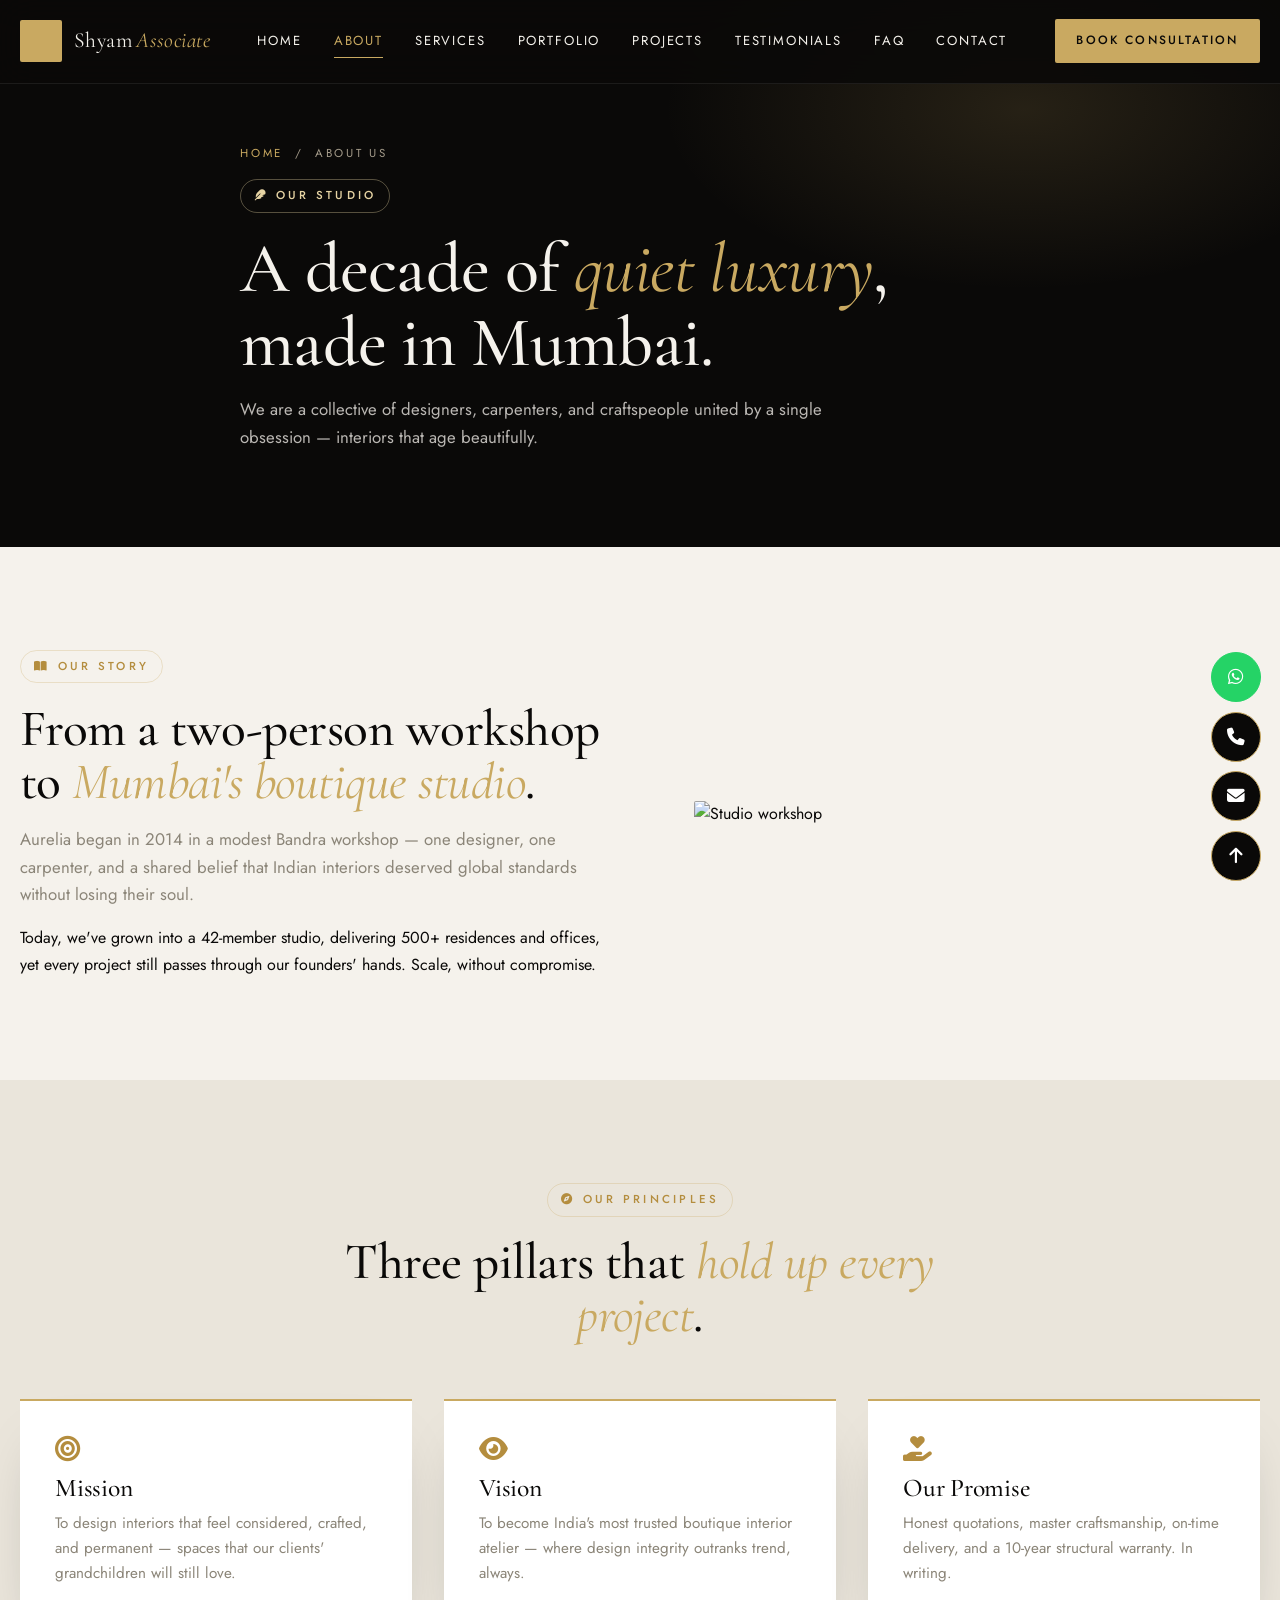
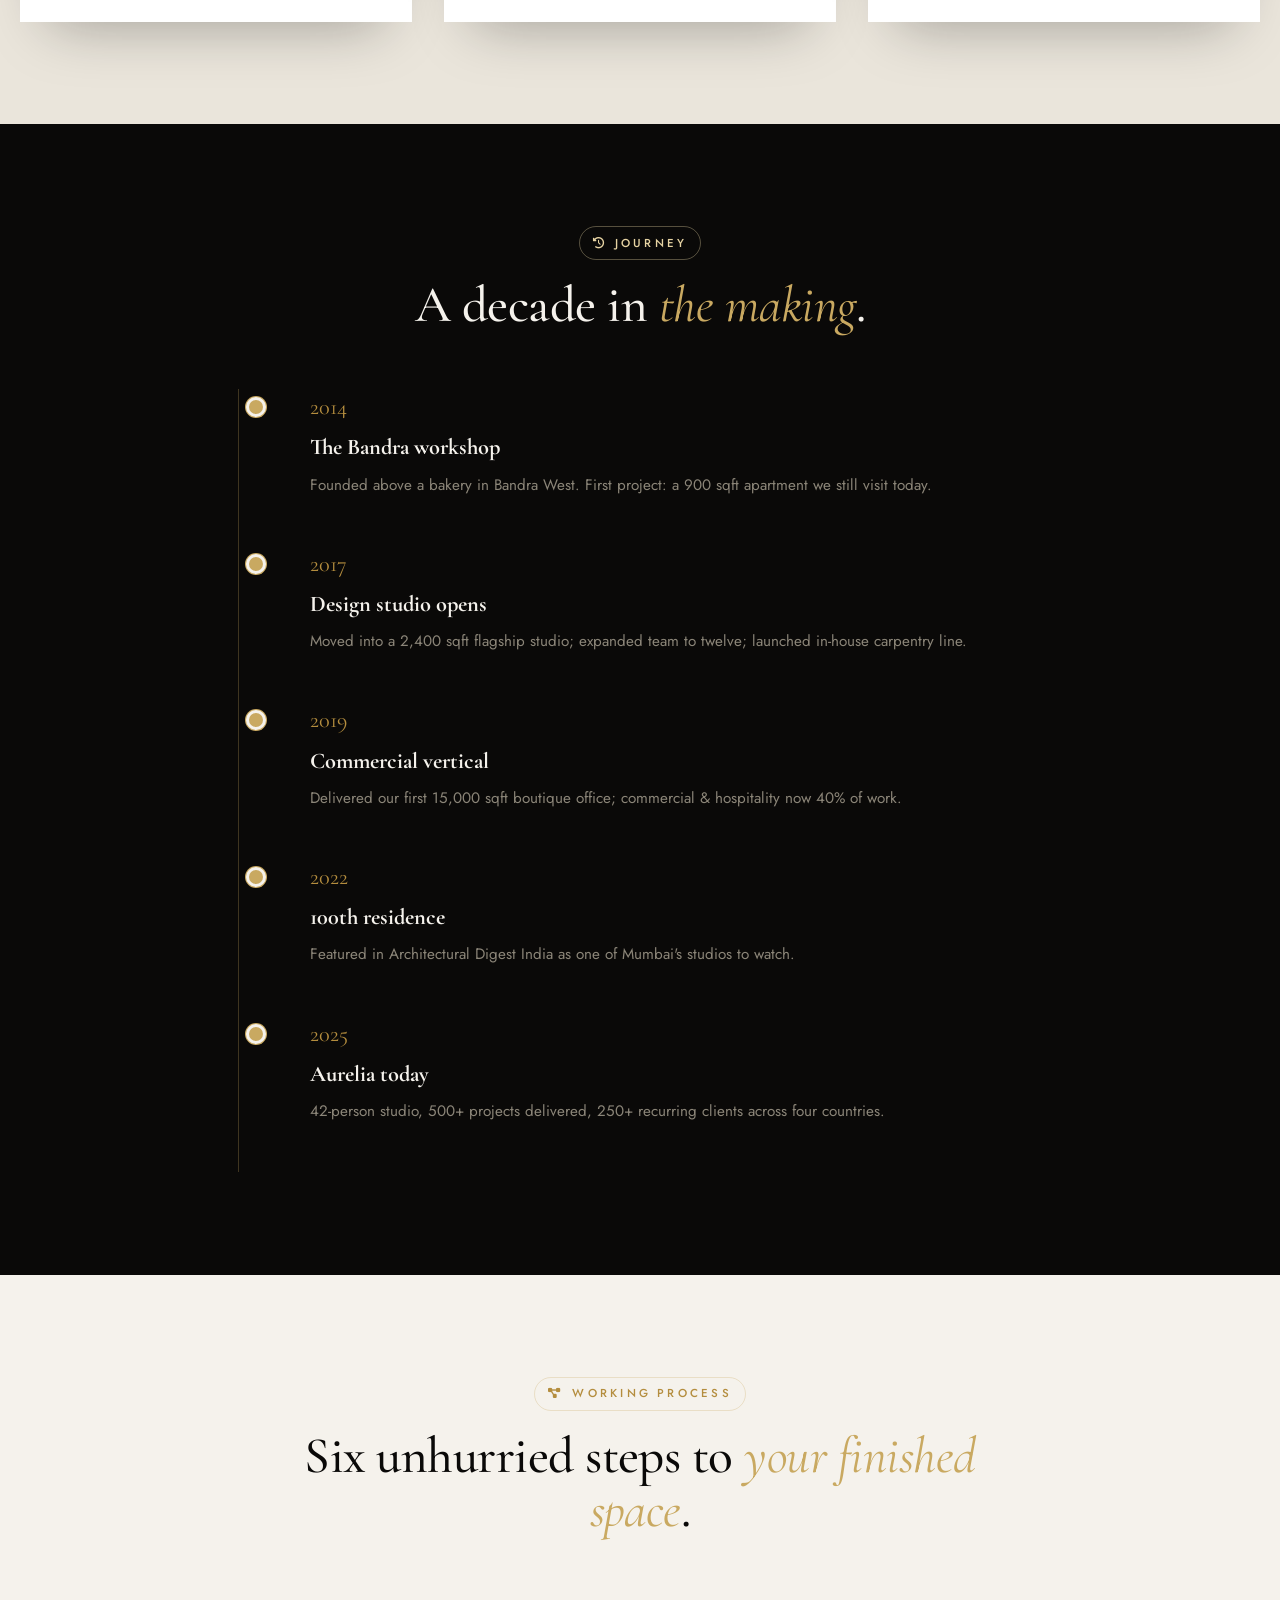
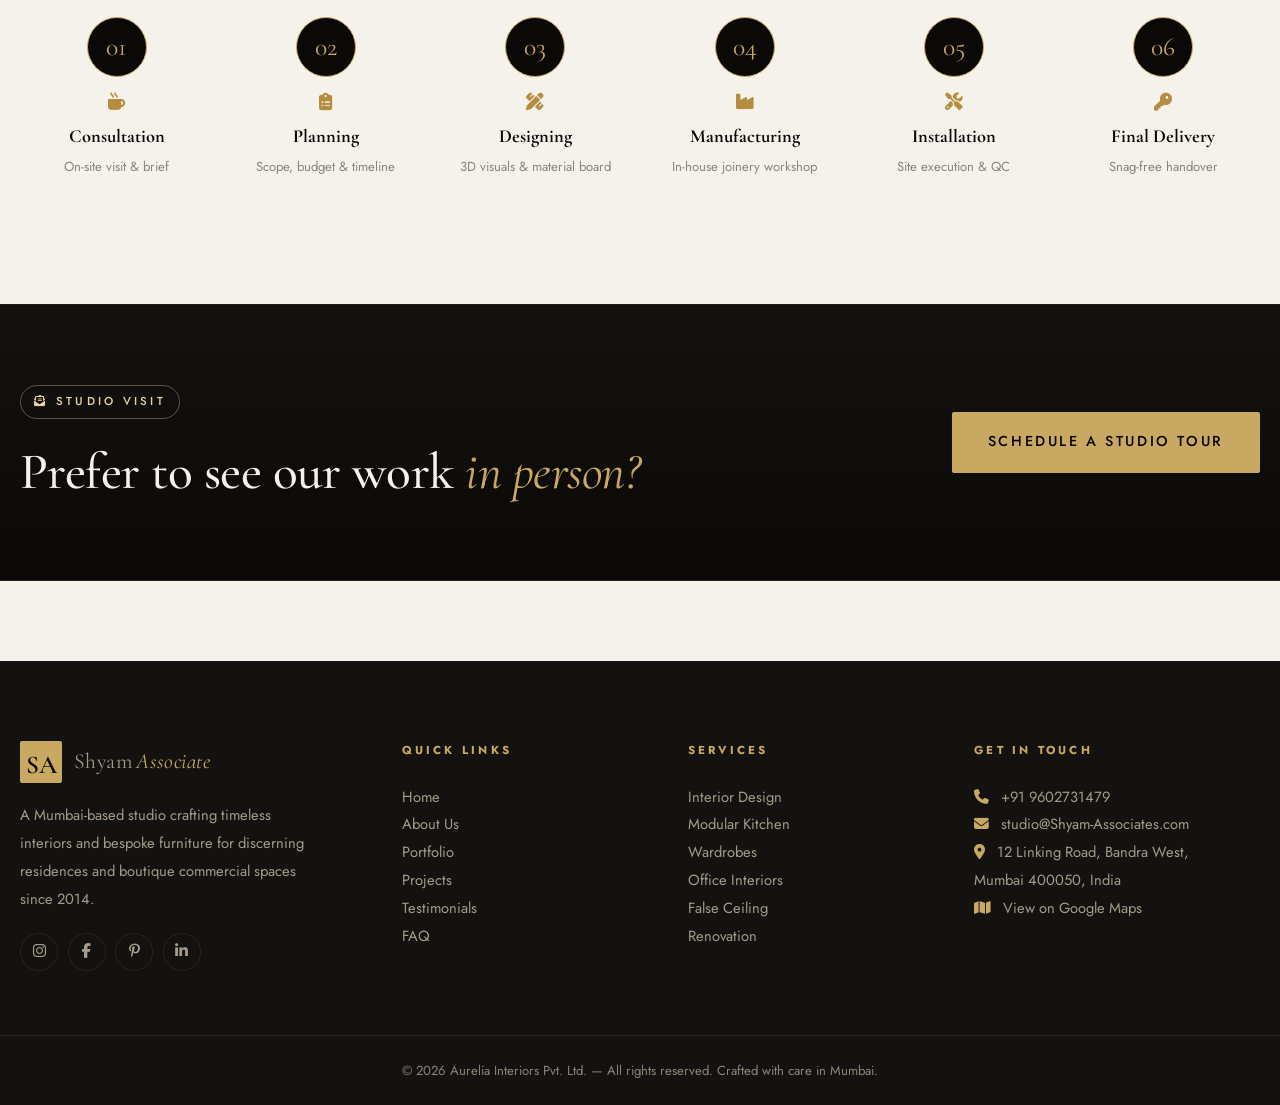
==== about.html @ 4d5082a0 "Update about.html" ====
<!DOCTYPE html>
<html lang="en">
<head>
<meta charset="UTF-8" />
<meta name="viewport" content="width=device-width, initial-scale=1.0" />
<meta name="description" content="About Aurelia Interiors — a decade of luxury interior design and master carpentry in Mumbai." />
<title>About — Aurelia Interiors</title>
<link rel="preconnect" href="https://fonts.googleapis.com" />
<link rel="preconnect" href="https://fonts.gstatic.com" crossorigin />
<link href="https://fonts.googleapis.com/css2?family=Cormorant+Garamond:wght@300;400;500;600;700&family=Jost:wght@300;400;500;600&display=swap" rel="stylesheet" />
<link rel="stylesheet" href="https://cdnjs.cloudflare.com/ajax/libs/font-awesome/6.5.1/css/all.min.css" />
<link rel="stylesheet" href="styles.css" />
</head>
<body data-page="about">

<header class="nav" id="nav">
  <div class="nav__inner container">
    
    <!-- <a href="/" class="brand"><span class="brand__mark">A</span><span class="brand__name">Aurelia<em>Interiors</em></span></a> -->
     <a href="/" class="brand" data-testid="brand-link">
      <!-- <span class="brand__mark">SA</span> -->
      <span class="brand__mark"><img  src="logo.jpeg" alt=""></span>
      <span class="brand__name" style=" font-weight: 40px;" >Shyam<em>Associate</em></span>
    </a>
    <nav class="nav__links" id="navLinks">
      <a href="/">Home</a><a href="about.html" class="active">About</a><a href="services.html">Services</a>
      <a href="portfolio.html">Portfolio</a><a href="projects.html">Projects</a>
      <a href="testimonials.html">Testimonials</a><a href="faq.html">FAQ</a><a href="contact.html">Contact</a>
    </nav>
    <a href="contact.html" class="btn btn--gold nav__cta">Book Consultation</a>
    <button class="nav__toggle" id="navToggle" aria-label="Menu"><span></span><span></span><span></span></button>
  </div>
</header>

<section class="page-hero">
  <div class="container page-hero__inner">
    <p class="crumbs"><a href="/">Home</a> &nbsp;/&nbsp; About Us</p>
    <span class="eyebrow eyebrow--light"><i class="fa-solid fa-feather"></i> Our Studio</span>
    <h1 class="h1">A decade of <em>quiet luxury</em>, made in Mumbai.</h1>
    <p class="lead" style="color:rgba(245,242,236,.75); max-width:640px;">We are a collective of designers, carpenters, and craftspeople united by a single obsession — interiors that age beautifully.</p>
  </div>
</section>

<section class="section">
  <div class="container grid-2">
    <div>
      <span class="eyebrow"><i class="fa-solid fa-book-open"></i> Our Story</span>
      <h2 class="h2">From a two-person workshop to <em>Mumbai's boutique studio</em>.</h2>
      <p class="lead">Aurelia began in 2014 in a modest Bandra workshop — one designer, one carpenter, and a shared belief that Indian interiors deserved global standards without losing their soul.</p>
      <p>Today, we've grown into a 42-member studio, delivering 500+ residences and offices, yet every project still passes through our founders' hands. Scale, without compromise.</p>
    </div>
    <div><img src="https://images.unsplash.com/photo-1600607687644-c7171b42498f?auto=format&fit=crop&w=900&q=80" alt="Studio workshop" loading="lazy" style="border-radius:2px; box-shadow:0 30px 60px -30px rgba(0,0,0,.4);" /></div>
  </div>
</section>

<section class="section" style="background:var(--bone-2);">
  <div class="container">
    <div class="section__head section__head--center">
      <span class="eyebrow"><i class="fa-solid fa-compass"></i> Our Principles</span>
      <h2 class="h2">Three pillars that <em>hold up every project</em>.</h2>
    </div>
    <div class="pillar__grid">
      <div class="pillar"><i class="fa-solid fa-bullseye"></i><h3>Mission</h3><p>To design interiors that feel considered, crafted, and permanent — spaces that our clients' grandchildren will still love.</p></div>
      <div class="pillar"><i class="fa-solid fa-eye"></i><h3>Vision</h3><p>To become India's most trusted boutique interior atelier — where design integrity outranks trend, always.</p></div>
      <div class="pillar"><i class="fa-solid fa-hand-holding-heart"></i><h3>Our Promise</h3><p>Honest quotations, master craftsmanship, on-time delivery, and a 10-year structural warranty. In writing.</p></div>
    </div>
  </div>
</section>

<section class="section section--dark">
  <div class="container">
    <div class="section__head section__head--center">
      <span class="eyebrow eyebrow--light"><i class="fa-solid fa-clock-rotate-left"></i> Journey</span>
      <h2 class="h2 h2--light">A decade in <em>the making</em>.</h2>
    </div>
    <div class="timeline">
      <div class="tl-item"><span class="tl-year">2014</span><h4 style="color:var(--bone)">The Bandra workshop</h4><p>Founded above a bakery in Bandra West. First project: a 900 sqft apartment we still visit today.</p></div>
      <div class="tl-item"><span class="tl-year">2017</span><h4 style="color:var(--bone)">Design studio opens</h4><p>Moved into a 2,400 sqft flagship studio; expanded team to twelve; launched in-house carpentry line.</p></div>
      <div class="tl-item"><span class="tl-year">2019</span><h4 style="color:var(--bone)">Commercial vertical</h4><p>Delivered our first 15,000 sqft boutique office; commercial &amp; hospitality now 40% of work.</p></div>
      <div class="tl-item"><span class="tl-year">2022</span><h4 style="color:var(--bone)">100th residence</h4><p>Featured in Architectural Digest India as one of Mumbai's studios to watch.</p></div>
      <div class="tl-item"><span class="tl-year">2025</span><h4 style="color:var(--bone)">Aurelia today</h4><p>42-person studio, 500+ projects delivered, 250+ recurring clients across four countries.</p></div>
    </div>
  </div>
</section>

<section class="section">
  <div class="container">
    <div class="section__head section__head--center">
      <span class="eyebrow"><i class="fa-solid fa-diagram-project"></i> Working Process</span>
      <h2 class="h2">Six unhurried steps to <em>your finished space</em>.</h2>
    </div>
    <div class="process__grid">
      <div class="step"><div class="step__num">01</div><i class="fa-solid fa-mug-hot"></i><h4>Consultation</h4><p>On-site visit &amp; brief</p></div>
      <div class="step"><div class="step__num">02</div><i class="fa-solid fa-clipboard-list"></i><h4>Planning</h4><p>Scope, budget &amp; timeline</p></div>
      <div class="step"><div class="step__num">03</div><i class="fa-solid fa-pen-ruler"></i><h4>Designing</h4><p>3D visuals &amp; material board</p></div>
      <div class="step"><div class="step__num">04</div><i class="fa-solid fa-industry"></i><h4>Manufacturing</h4><p>In-house joinery workshop</p></div>
      <div class="step"><div class="step__num">05</div><i class="fa-solid fa-screwdriver-wrench"></i><h4>Installation</h4><p>Site execution &amp; QC</p></div>
      <div class="step"><div class="step__num">06</div><i class="fa-solid fa-key"></i><h4>Final Delivery</h4><p>Snag-free handover</p></div>
    </div>
  </div>
</section>

<section class="cta-strip">
  <div class="container cta-strip__inner">
    <div><span class="eyebrow eyebrow--light"><i class="fa-solid fa-envelope-open-text"></i> Studio Visit</span><h2 class="h2 h2--light">Prefer to see our work <em>in person?</em></h2></div>
    <a href="contact.html" class="btn btn--gold btn--lg">Schedule a Studio Tour</a>
  </div>
</section>

<div id="footer-mount"></div>

<div class="floaters">
  <a href="https://wa.me/919999999999" class="floater floater--wa" target="_blank" rel="noopener"><i class="fa-brands fa-whatsapp"></i></a>
  <a href="tel:+919999999999" class="floater floater--call"><i class="fa-solid fa-phone"></i></a>
  <a href="mailto:studio@aurelia-interiors.com" class="floater floater--mail"><i class="fa-solid fa-envelope"></i></a>
  <button class="floater floater--top" id="backToTop"><i class="fa-solid fa-arrow-up"></i></button>
</div>

<script src="main.js"></script>
</body>
</html>
---- styles.css ----
:root{
  --onyx:        #0a0908;
  --onyx-2:      #141210;
  --charcoal:    #1c1a17;
  --bone:        #f5f2ec;
  --bone-2:      #eae5db;
  --sand:        #d9cdb4;
  --gold:        #c9a961;
  --gold-2:      #b48d3e;
  --gold-soft:   #e6d3a3;
  --line:        rgba(201,169,97,.28);
  --line-dark:   rgba(255,255,255,.08);
  --muted:       #8b8578;
  --muted-dark:  #a49b8a;

  --font-display:'Cormorant Garamond', serif;
  --font-body:   'Jost', system-ui, sans-serif;

  --ease:        cubic-bezier(.22,.61,.36,1);
  --shadow-soft: 0 30px 60px -30px rgba(10,9,8,.35);
  --shadow-gold: 0 20px 50px -20px rgba(201,169,97,.35);

  --radius:      2px;   /* sharp luxury edges */
  --container:   1280px;
}

*{ box-sizing:border-box; margin:0; padding:0; }
html{ scroll-behavior:smooth; }
body{
  font-family:var(--font-body);
  font-size:16px;
  line-height:1.65;
  color:var(--onyx);
  background:var(--bone);
  -webkit-font-smoothing:antialiased;
  overflow-x:hidden;
}
::selection{ background:var(--gold); color:var(--onyx); }
img{ max-width:100%; display:block; }
a{ color:inherit; text-decoration:none; }

.container{ width:min(100% - 40px, var(--container)); margin-inline:auto; }

/* ---------- Typography ---------- */
.h1, .h2, .h3, h1, h2, h3{
  font-family:var(--font-display);
  font-weight:500;
  line-height:1.05;
  letter-spacing:-.01em;
}
.h1{ font-size:clamp(2.5rem, 6vw, 5rem); }
.h2{ font-size:clamp(2rem, 4vw, 3.4rem); }
.h2--light{ color:var(--bone); }
.h2 em, .h1 em{ font-style:italic; color:var(--gold); font-weight:400; }

.lead{ font-size:1.05rem; color:var(--muted); max-width:60ch; margin:1rem 0; }
.section__head--center .lead{ margin-inline:auto; }

.eyebrow{
  display:inline-flex; align-items:center; gap:.5rem;
  font-family:var(--font-body); font-size:.72rem; font-weight:500;
  letter-spacing:.28em; text-transform:uppercase; color:var(--gold-2);
  padding:.4rem .8rem; border:1px solid var(--line); border-radius:999px;
  margin-bottom:1.2rem;
}
.eyebrow--light{ color:var(--gold-soft); border-color:rgba(230,211,163,.35); }
.eyebrow i{ font-size:.7rem; }

.section{ padding:clamp(4rem, 8vw, 7rem) 0; }
.section--dark{ background:var(--onyx); color:var(--bone); }
.section__head{ margin-bottom:3.5rem; max-width:720px; }
.section__head--center{ text-align:center; margin-inline:auto; }

.link-gold{
  display:inline-flex; align-items:center; gap:.5rem;
  color:var(--gold-2); font-weight:500; letter-spacing:.02em;
  border-bottom:1px solid transparent; padding-bottom:2px;
  transition:border-color .3s var(--ease), gap .3s var(--ease);
}
.link-gold:hover{ border-color:var(--gold); gap:.75rem; }

.center-cta{ text-align:center; margin-top:3rem; }

/* ---------- Buttons ---------- */
.btn{
  display:inline-flex; align-items:center; gap:.6rem;
  padding:.95rem 1.7rem; font-family:var(--font-body); font-size:.85rem;
  font-weight:500; letter-spacing:.18em; text-transform:uppercase;
  border-radius:2px; cursor:pointer; border:1px solid transparent;
  transition:all .4s var(--ease); position:relative; overflow:hidden;
}
.btn--gold{ background:var(--gold); color:var(--onyx); }
.btn--gold:hover{ background:var(--onyx); color:var(--gold); box-shadow:var(--shadow-gold); transform:translateY(-2px); }
.btn--ghost{ background:transparent; color:var(--bone); border-color:rgba(245,242,236,.4); }
.btn--ghost:hover{ background:var(--bone); color:var(--onyx); border-color:var(--bone); }
.btn--outline{ background:transparent; color:var(--onyx); border-color:var(--onyx); }
.btn--outline:hover{ background:var(--onyx); color:var(--gold); }
.btn--lg{ padding:1.1rem 2.2rem; font-size:.9rem; }

/* ---------- Navbar ---------- */
.nav{
  position:fixed; top:0; left:0; right:0; z-index:100;
  padding:1.2rem 0; transition:all .4s var(--ease);
  background:transparent;
}
.nav.scrolled{
  background:rgba(10,9,8,.85);
  backdrop-filter:blur(18px); -webkit-backdrop-filter:blur(18px);
  padding:.7rem 0; border-bottom:1px solid var(--line-dark);
}
.nav__inner{ display:flex; align-items:center; justify-content:space-between; gap:2rem; }

.brand{ display:flex; align-items:center; gap:.75rem; color:var(--bone); }
.brand__mark{
  width:42px; height:42px; display:grid; place-items:center;
  background:var(--gold); color:var(--onyx);
  font-family:var(--font-display); font-size:1.6rem; font-weight:600;
  border-radius:2px;
}
.brand__name{ font-family:var(--font-display); font-size:1.35rem; letter-spacing:.02em; }
.brand__name em{ font-style:italic; color:var(--gold); font-weight:400; margin-left:.25rem; }

.nav__links{ display:flex; align-items:center; gap:2rem; }
.nav__links a{
  color:var(--bone); font-size:.82rem; font-weight:400;
  letter-spacing:.14em; text-transform:uppercase; position:relative;
  padding:.35rem 0; transition:color .3s;
}
.nav__links a::after{
  content:''; position:absolute; left:0; bottom:0; width:0; height:1px;
  background:var(--gold); transition:width .3s var(--ease);
}
.nav__links a:hover, .nav__links a.active{ color:var(--gold); }
.nav__links a:hover::after, .nav__links a.active::after{ width:100%; }

.nav__cta{ padding:.7rem 1.3rem; font-size:.75rem; }

.nav__toggle{
  display:none; flex-direction:column; gap:5px;
  background:transparent; border:0; cursor:pointer; padding:.5rem;
}
.nav__toggle span{ width:26px; height:1.5px; background:var(--bone); transition:.3s var(--ease); }
.nav__toggle.open span:nth-child(1){ transform:translateY(6.5px) rotate(45deg); }
.nav__toggle.open span:nth-child(2){ opacity:0; }
.nav__toggle.open span:nth-child(3){ transform:translateY(-6.5px) rotate(-45deg); }

/* Solid nav on non-hero pages */
body:not([data-page="home"]) .nav{ background:rgba(10,9,8,.9); backdrop-filter:blur(18px); border-bottom:1px solid var(--line-dark); }

/* ---------- Hero ---------- */
.hero{
  position:relative; min-height:100vh; overflow:hidden;
  display:flex; align-items:center; color:var(--bone);
}
.hero__slider{ position:absolute; inset:0; }
.hero__slide{
  position:absolute; inset:0; background-size:cover; background-position:center;
  opacity:0; transition:opacity 1.4s var(--ease), transform 6s var(--ease);
  transform:scale(1.08);
}
.hero__slide.active{ opacity:1; transform:scale(1); }
.hero__overlay{
  position:absolute; inset:0; z-index:1;
  background:
    radial-gradient(1200px 700px at 20% 30%, rgba(10,9,8,.5), transparent 70%),
    linear-gradient(180deg, rgba(10,9,8,.65) 0%, rgba(10,9,8,.55) 40%, rgba(10,9,8,.85) 100%);
}
.hero__content{ position:relative; z-index:2; padding-top:6rem; padding-bottom:4rem; max-width:900px; }
.hero__title{
  font-family:var(--font-display); font-weight:400;
  font-size:clamp(2.6rem, 6.5vw, 5.8rem); line-height:1.02;
  letter-spacing:-.015em; margin-bottom:1.5rem;
}
.hero__title em{ font-style:italic; color:var(--gold); font-weight:400; }
.hero__sub{ font-size:clamp(1rem, 1.4vw, 1.15rem); color:rgba(245,242,236,.82); max-width:640px; margin-bottom:2.5rem; }
.hero__actions{ display:flex; gap:1rem; flex-wrap:wrap; margin-bottom:3rem; }

.hero__dots{ display:flex; gap:.6rem; }
.hero__dots button{
  width:36px; height:2px; background:rgba(245,242,236,.3); border:0; cursor:pointer;
  transition:background .3s;
}
.hero__dots button.active{ background:var(--gold); }

.hero__scroll{
  position:absolute; bottom:2rem; left:50%; transform:translateX(-50%);
  color:rgba(245,242,236,.6); font-size:.7rem; letter-spacing:.3em; text-transform:uppercase;
  display:flex; align-items:center; gap:.75rem; z-index:2;
}
.hero__scroll span{
  width:1px; height:40px; background:linear-gradient(180deg, var(--gold), transparent);
  animation:scrollLine 2s ease-in-out infinite;
}
@keyframes scrollLine{ 0%,100%{ transform:scaleY(.4); transform-origin:top; } 50%{ transform:scaleY(1); } }

/* ---------- Grid helpers ---------- */
.grid-2{ display:grid; grid-template-columns:1.05fr 1fr; gap:5rem; align-items:center; }
@media (max-width:900px){ .grid-2{ grid-template-columns:1fr; gap:3rem; } }

/* ---------- Intro ---------- */
.intro__media{ position:relative; }
.intro__media img{ aspect-ratio:4/5; object-fit:cover; border-radius:2px; box-shadow:var(--shadow-soft); }
.intro__badge{
  position:absolute; left:-30px; bottom:40px; background:var(--onyx); color:var(--bone);
  padding:1.5rem 1.8rem; display:flex; align-items:center; gap:1rem;
  border-left:3px solid var(--gold);
}
.intro__badge strong{ font-family:var(--font-display); font-size:3rem; color:var(--gold); line-height:1; }
.intro__badge span{ font-size:.75rem; letter-spacing:.16em; text-transform:uppercase; }

/* ---------- Why ---------- */
.why__grid{
  display:grid; grid-template-columns:repeat(3, 1fr); gap:1.5rem;
}
.why__card{ padding:2.2rem 1.8rem; border-radius:2px; }
.why__card i{
  display:inline-grid; place-items:center; width:52px; height:52px;
  border:1px solid var(--gold); color:var(--gold); border-radius:50%;
  font-size:1.1rem; margin-bottom:1.2rem;
}
.why__card h3{ font-family:var(--font-display); font-size:1.5rem; margin-bottom:.6rem; }
.why__card p{ color:var(--muted-dark); font-size:.95rem; }
.glass{
  background:rgba(255,255,255,.035);
  border:1px solid rgba(255,255,255,.08);
  backdrop-filter:blur(14px); -webkit-backdrop-filter:blur(14px);
  transition:transform .5s var(--ease), border-color .3s;
}
.glass:hover{ transform:translateY(-6px); border-color:var(--gold); }

/* ---------- Stats ---------- */
.stats{ background:var(--bone-2); }
.stats__grid{ display:grid; grid-template-columns:repeat(4, 1fr); gap:2rem; text-align:center; }
.stat{ padding:1.5rem 1rem; border-left:1px solid var(--line); }
.stat:first-child{ border-left:0; }
.stat__num{
  font-family:var(--font-display); font-size:clamp(3rem, 5vw, 4.5rem);
  color:var(--gold-2); font-weight:500;
}
.stat__plus{ font-family:var(--font-display); font-size:2rem; color:var(--gold-2); }
.stat p{ font-size:.75rem; letter-spacing:.22em; text-transform:uppercase; color:var(--muted); margin-top:.5rem; }
@media (max-width:700px){ .stats__grid{ grid-template-columns:repeat(2, 1fr); } .stat{ border-left:0; } }

/* ---------- Services grid ---------- */
.svc__grid{
  display:grid; grid-template-columns:repeat(4, 1fr); gap:1.2rem;
}
.svc__card{
  padding:2rem 1.6rem; background:#fff; border:1px solid var(--bone-2);
  transition:all .5s var(--ease); display:block; color:var(--onyx);
}
.svc__card i{
  display:inline-grid; place-items:center; width:48px; height:48px;
  background:var(--onyx); color:var(--gold); font-size:1.1rem;
  margin-bottom:1.2rem; transition:.4s var(--ease);
}
.svc__card h3{ font-family:var(--font-display); font-size:1.35rem; margin-bottom:.4rem; }
.svc__card p{ font-size:.9rem; color:var(--muted); }
.svc__card:hover{ background:var(--onyx); color:var(--bone); transform:translateY(-6px); box-shadow:var(--shadow-soft); }
.svc__card:hover i{ background:var(--gold); color:var(--onyx); }
.svc__card:hover p{ color:var(--muted-dark); }

@media (max-width:900px){ .svc__grid{ grid-template-columns:repeat(2, 1fr); } .why__grid{ grid-template-columns:1fr; } }

/* ---------- Services (detail) ---------- */
.svc__detail{
  display:grid; grid-template-columns:repeat(3,1fr); gap:1.5rem;
}
.svc__detail-card{
  background:#fff; border:1px solid var(--bone-2); overflow:hidden;
  transition:transform .5s var(--ease), box-shadow .5s var(--ease);
}
.svc__detail-card:hover{ transform:translateY(-6px); box-shadow:var(--shadow-soft); }
.svc__detail-card__img{ height:220px; overflow:hidden; }
.svc__detail-card__img img{ height:100%; width:100%; object-fit:cover; transition:transform .8s var(--ease); }
.svc__detail-card:hover .svc__detail-card__img img{ transform:scale(1.08); }
.svc__detail-card__body{ padding:1.8rem; }
.svc__detail-card__body i{ color:var(--gold-2); font-size:1.2rem; margin-bottom:.8rem; display:block; }
.svc__detail-card__body h3{ font-family:var(--font-display); font-size:1.5rem; margin-bottom:.4rem; }
.svc__detail-card__body p{ color:var(--muted); font-size:.92rem; margin-bottom:1rem; }
.svc__detail-card__body a{ font-size:.75rem; letter-spacing:.2em; text-transform:uppercase; color:var(--gold-2); font-weight:500; }
@media (max-width:900px){ .svc__detail{ grid-template-columns:1fr; } }

/* ---------- CTA Strip ---------- */
.cta-strip{
  background:linear-gradient(180deg, var(--onyx-2), var(--onyx));
  padding:5rem 0; border-top:1px solid var(--line-dark); border-bottom:1px solid var(--line-dark);
}
.cta-strip__inner{ display:flex; align-items:center; justify-content:space-between; gap:2rem; flex-wrap:wrap; }
.cta-strip .h2{ margin-top:.5rem; }

/* ---------- Page hero (sub pages) ---------- */
.page-hero{
  padding:9rem 0 5rem; background:var(--onyx); color:var(--bone);
  position:relative; overflow:hidden;
}
.page-hero::before{
  content:''; position:absolute; inset:0;
  background:radial-gradient(600px 300px at 80% 20%, rgba(201,169,97,.15), transparent 60%);
}
.page-hero__inner{ position:relative; max-width:800px; }
.page-hero .h1{ font-size:clamp(2.5rem, 5.5vw, 4.5rem); }
.crumbs{ font-size:.72rem; letter-spacing:.24em; text-transform:uppercase; color:var(--muted-dark); margin-bottom:1rem; }
.crumbs a{ color:var(--gold); }

/* ---------- Portfolio ---------- */
.filter-bar{
  display:flex; flex-wrap:wrap; justify-content:center; gap:.6rem; margin-bottom:3rem;
}
.filter-bar button{
  background:transparent; border:1px solid var(--bone-2); padding:.65rem 1.3rem;
  font-family:var(--font-body); font-size:.72rem; letter-spacing:.22em; text-transform:uppercase;
  cursor:pointer; color:var(--onyx); transition:.3s var(--ease);
}
.filter-bar button.active, .filter-bar button:hover{ background:var(--onyx); color:var(--gold); border-color:var(--onyx); }

.masonry{ columns:3; column-gap:1rem; }
.masonry__item{
  break-inside:avoid; margin-bottom:1rem; position:relative; overflow:hidden; cursor:pointer;
  border:1px solid transparent; transition:border-color .3s;
}
.masonry__item img{ width:100%; transition:transform .8s var(--ease); }
.masonry__item::after{
  content:''; position:absolute; inset:0;
  background:linear-gradient(180deg, transparent 50%, rgba(10,9,8,.85));
  opacity:0; transition:opacity .5s var(--ease);
}
.masonry__caption{
  position:absolute; left:1.2rem; right:1.2rem; bottom:1.2rem; z-index:2;
  color:var(--bone); transform:translateY(20px); opacity:0; transition:.5s var(--ease);
}
.masonry__caption span{ font-size:.68rem; letter-spacing:.24em; text-transform:uppercase; color:var(--gold); }
.masonry__caption h4{ font-family:var(--font-display); font-size:1.4rem; margin-top:.3rem; }
.masonry__item:hover img{ transform:scale(1.08); }
.masonry__item:hover::after{ opacity:1; }
.masonry__item:hover .masonry__caption{ transform:translateY(0); opacity:1; }
@media (max-width:900px){ .masonry{ columns:2; } }
@media (max-width:600px){ .masonry{ columns:1; } }

/* Lightbox */
.lightbox{
  position:fixed; inset:0; background:rgba(10,9,8,.95); z-index:200;
  display:none; align-items:center; justify-content:center; padding:2rem;
}
.lightbox.open{ display:flex; }
.lightbox img{ max-width:90vw; max-height:85vh; box-shadow:var(--shadow-soft); }
.lightbox__close{
  position:absolute; top:2rem; right:2rem; background:transparent;
  border:1px solid var(--gold); color:var(--gold); width:48px; height:48px;
  cursor:pointer; border-radius:50%; font-size:1.1rem;
}

/* ---------- Projects ---------- */
.projects__grid{ display:grid; grid-template-columns:repeat(3, 1fr); gap:1.8rem; }
.proj{
  background:#fff; border:1px solid var(--bone-2); overflow:hidden;
  transition:transform .5s var(--ease), box-shadow .5s var(--ease);
}
.proj:hover{ transform:translateY(-8px); box-shadow:var(--shadow-soft); }
.proj__img{ height:280px; overflow:hidden; }
.proj__img img{ height:100%; width:100%; object-fit:cover; transition:transform .8s var(--ease); }
.proj:hover .proj__img img{ transform:scale(1.08); }
.proj__body{ padding:1.8rem; }
.proj__cat{ font-size:.68rem; letter-spacing:.24em; text-transform:uppercase; color:var(--gold-2); }
.proj__title{ font-family:var(--font-display); font-size:1.6rem; margin:.5rem 0 .4rem; }
.proj__loc{ font-size:.85rem; color:var(--muted); margin-bottom:1rem; }
.proj__loc i{ color:var(--gold-2); margin-right:.4rem; }
.proj__desc{ font-size:.92rem; color:var(--muted); }
@media (max-width:900px){ .projects__grid{ grid-template-columns:1fr; } }

/* ---------- About / Timeline ---------- */
.pillar__grid{ display:grid; grid-template-columns:repeat(3,1fr); gap:2rem; }
.pillar{ padding:2.2rem; background:#fff; border-top:2px solid var(--gold); box-shadow:var(--shadow-soft); }
.pillar i{ font-size:1.6rem; color:var(--gold-2); margin-bottom:.8rem; display:block; }
.pillar h3{ font-family:var(--font-display); font-size:1.6rem; margin-bottom:.6rem; }
.pillar p{ color:var(--muted); font-size:.95rem; }
@media (max-width:800px){ .pillar__grid{ grid-template-columns:1fr; } }

.timeline{ position:relative; padding-left:2rem; max-width:820px; margin:0 auto; }
.timeline::before{
  content:''; position:absolute; left:.5rem; top:0; bottom:0; width:1px; background:var(--line);
}
.tl-item{ position:relative; padding:0 0 3rem 3rem; }
.tl-item::before{
  content:''; position:absolute; left:-1rem; top:.5rem; width:14px; height:14px;
  background:var(--gold); border:3px solid var(--bone); border-radius:50%; box-shadow:0 0 0 1px var(--gold);
}
.tl-year{ font-family:var(--font-display); font-size:1.4rem; color:var(--gold-2); }
.tl-item h4{ font-family:var(--font-display); font-size:1.4rem; margin:.2rem 0 .4rem; }
.tl-item p{ color:var(--muted); font-size:.95rem; }

/* Working Process */
.process__grid{ display:grid; grid-template-columns:repeat(6,1fr); gap:1rem; }
.step{ text-align:center; padding:1.5rem 1rem; position:relative; }
.step__num{
  width:60px; height:60px; margin:0 auto 1rem; display:grid; place-items:center;
  background:var(--onyx); color:var(--gold); border-radius:50%;
  font-family:var(--font-display); font-size:1.6rem; border:1px solid var(--gold);
}
.step i{ color:var(--gold-2); margin-bottom:.6rem; display:block; font-size:1.1rem; }
.step h4{ font-family:var(--font-display); font-size:1.15rem; margin-bottom:.3rem; }
.step p{ font-size:.82rem; color:var(--muted); }
@media (max-width:900px){ .process__grid{ grid-template-columns:repeat(2,1fr); } }

/* ---------- Testimonials ---------- */
.testi__grid{ display:grid; grid-template-columns:repeat(3,1fr); gap:1.5rem; }
.testi{
  padding:2.2rem; background:#fff; border:1px solid var(--bone-2);
  position:relative; transition:.5s var(--ease);
}
.testi:hover{ transform:translateY(-6px); box-shadow:var(--shadow-soft); border-color:var(--gold); }
.testi__quote{ font-family:var(--font-display); font-size:3rem; color:var(--gold); line-height:0; position:absolute; top:2rem; right:1.6rem; opacity:.35; }
.testi__stars{ color:var(--gold); margin-bottom:1rem; }
.testi__text{ font-family:var(--font-display); font-size:1.15rem; line-height:1.5; color:var(--onyx); font-style:italic; }
.testi__author{ display:flex; align-items:center; gap:1rem; margin-top:1.5rem; padding-top:1.5rem; border-top:1px solid var(--bone-2); }
.testi__author img{ width:56px; height:56px; border-radius:50%; object-fit:cover; }
.testi__author strong{ display:block; font-family:var(--font-display); font-size:1.15rem; }
.testi__author span{ font-size:.78rem; letter-spacing:.16em; text-transform:uppercase; color:var(--muted); }
@media (max-width:900px){ .testi__grid{ grid-template-columns:1fr; } }

/* ---------- FAQ ---------- */
.faq{ max-width:820px; margin:0 auto; }
.faq__item{ border-bottom:1px solid var(--bone-2); }
.faq__q{
  width:100%; text-align:left; padding:1.6rem 0; background:transparent; border:0; cursor:pointer;
  font-family:var(--font-display); font-size:1.35rem; color:var(--onyx);
  display:flex; align-items:center; justify-content:space-between; gap:1rem;
}
.faq__q i{ color:var(--gold-2); transition:transform .4s var(--ease); }
.faq__item.open .faq__q i{ transform:rotate(45deg); }
.faq__a{ max-height:0; overflow:hidden; transition:max-height .5s var(--ease); color:var(--muted); }
.faq__a-inner{ padding:0 0 1.6rem; font-size:.95rem; line-height:1.75; }
.faq__item.open .faq__a{ max-height:400px; }

/* ---------- Contact ---------- */
.contact__grid{ display:grid; grid-template-columns:1fr 1.2fr; gap:3rem; }
@media (max-width:900px){ .contact__grid{ grid-template-columns:1fr; } }

.contact__info{ background:var(--onyx); color:var(--bone); padding:3rem; }
.contact__info h3{ font-family:var(--font-display); font-size:1.8rem; margin-bottom:2rem; color:var(--gold); }
.info-item{ display:flex; gap:1rem; margin-bottom:1.6rem; }
.info-item i{
  width:42px; height:42px; display:grid; place-items:center;
  border:1px solid var(--gold); color:var(--gold); border-radius:50%; flex-shrink:0;
}
.info-item strong{ display:block; font-size:.72rem; letter-spacing:.22em; text-transform:uppercase; color:var(--muted-dark); margin-bottom:.2rem; }
.info-item p, .info-item a{ font-family:var(--font-display); font-size:1.2rem; color:var(--bone); }
.info-item a:hover{ color:var(--gold); }

.form{ background:#fff; padding:3rem; box-shadow:var(--shadow-soft); }
.form h3{ font-family:var(--font-display); font-size:1.8rem; margin-bottom:2rem; }
.form-row{ display:grid; grid-template-columns:1fr 1fr; gap:1rem; }
@media (max-width:600px){ .form-row{ grid-template-columns:1fr; } }
.field{ margin-bottom:1.2rem; position:relative; }
.field label{ display:block; font-size:.7rem; letter-spacing:.2em; text-transform:uppercase; color:var(--muted); margin-bottom:.4rem; }
.field input, .field select, .field textarea{
  width:100%; padding:.9rem 1rem; border:1px solid var(--bone-2); border-radius:2px;
  font-family:var(--font-body); font-size:.95rem; background:var(--bone); color:var(--onyx);
  transition:.3s var(--ease);
}
.field input:focus, .field select:focus, .field textarea:focus{
  outline:none; border-color:var(--gold); background:#fff;
}
.field textarea{ min-height:120px; resize:vertical; }
.form-msg{ padding:.9rem 1rem; margin-top:1rem; font-size:.9rem; display:none; }
.form-msg.success{ display:block; background:rgba(201,169,97,.15); color:var(--gold-2); border-left:3px solid var(--gold); }
.form-msg.error{ display:block; background:#fee; color:#a33; border-left:3px solid #a33; }

.map{ margin-top:4rem; }
.map iframe{ width:100%; height:420px; border:0; filter:grayscale(.3) contrast(1.05); }

/* ---------- Footer ---------- */
.footer{
  background:var(--onyx-2); color:var(--bone); padding:5rem 0 0; margin-top:5rem;
}
.footer__grid{ display:grid; grid-template-columns:1.4fr 1fr 1fr 1.2fr; gap:3rem; }
.footer h4{
  font-family:var(--font-body); font-size:.72rem; letter-spacing:.28em; text-transform:uppercase;
  color:var(--gold); margin-bottom:1.5rem;
}
.footer p, .footer a{ color:var(--muted-dark); font-size:.92rem; line-height:1.9; }
.footer a:hover{ color:var(--gold); }
.footer ul{ list-style:none; }
.footer__brand p{ margin:1.2rem 0; max-width:32ch; }
.socials{ display:flex; gap:.6rem; margin-top:1rem; }
.socials a{
  width:38px; height:38px; display:grid; place-items:center;
  border:1px solid var(--line-dark); border-radius:50%; transition:.3s var(--ease);
}
.socials a:hover{ background:var(--gold); color:var(--onyx); border-color:var(--gold); }
.footer__bottom{
  margin-top:4rem; padding:1.5rem 0; border-top:1px solid var(--line-dark);
  text-align:center; font-size:.82rem; color:var(--muted);
}
@media (max-width:900px){ .footer__grid{ grid-template-columns:1fr 1fr; } }
@media (max-width:600px){ .footer__grid{ grid-template-columns:1fr; } }

/* ---------- Floaters ---------- */
.floaters{
  position:fixed; right:1.2rem; bottom:1.2rem; z-index:80;
  display:flex; flex-direction:column; gap:.6rem;
}
.floater{
  width:50px; height:50px; border-radius:50%; display:grid; place-items:center;
  color:#fff; background:var(--onyx); border:1px solid var(--gold); cursor:pointer;
  font-size:1.1rem; transition:.4s var(--ease); box-shadow:var(--shadow-soft);
}
.floater:hover{ background:var(--gold); color:var(--onyx); transform:translateY(-3px) scale(1.05); }
.floater--wa{ background:#25D366; border-color:#25D366; }
.floater--wa:hover{ background:#128C7E; border-color:#128C7E; color:#fff; }
.floater--top{ opacity:0; pointer-events:none; transition:.4s var(--ease); }
.floater--top.visible{ opacity:1; pointer-events:auto; }

/* ---------- Reveal Animations ---------- */
.reveal{ opacity:0; transform:translateY(30px); transition:opacity .8s var(--ease), transform .8s var(--ease); }
.reveal.in{ opacity:1; transform:translateY(0); }

/* ---------- Mobile ---------- */
@media (max-width:1024px){
  .nav__cta{ display:none; }
  .nav__toggle{ display:flex; }
  .nav__links{
    position:fixed; inset:0; background:var(--onyx); padding:6rem 2rem 2rem;
    flex-direction:column; align-items:flex-start; gap:1.4rem;
    transform:translateX(100%); transition:transform .5s var(--ease); z-index:99;
  }
  .nav__links.open{ transform:translateX(0); }
  .nav__links a{ font-size:1rem; }
}
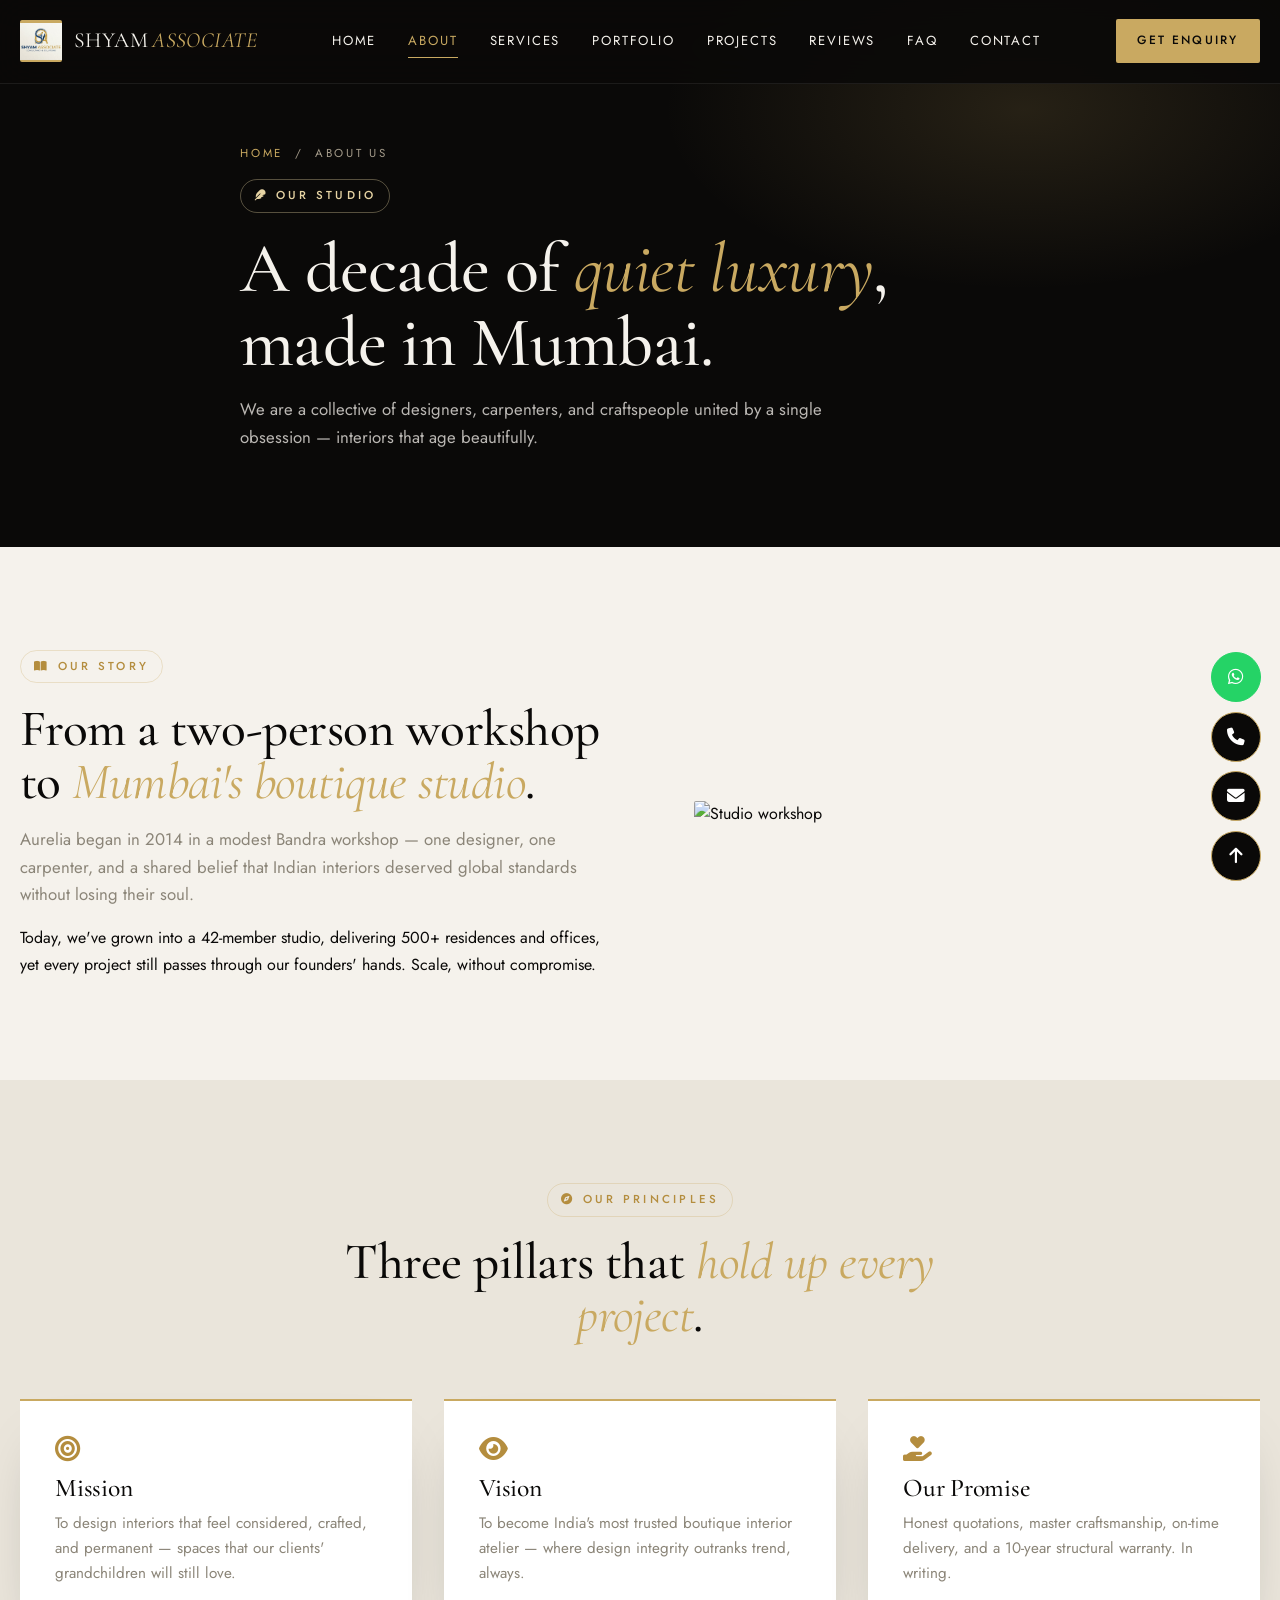
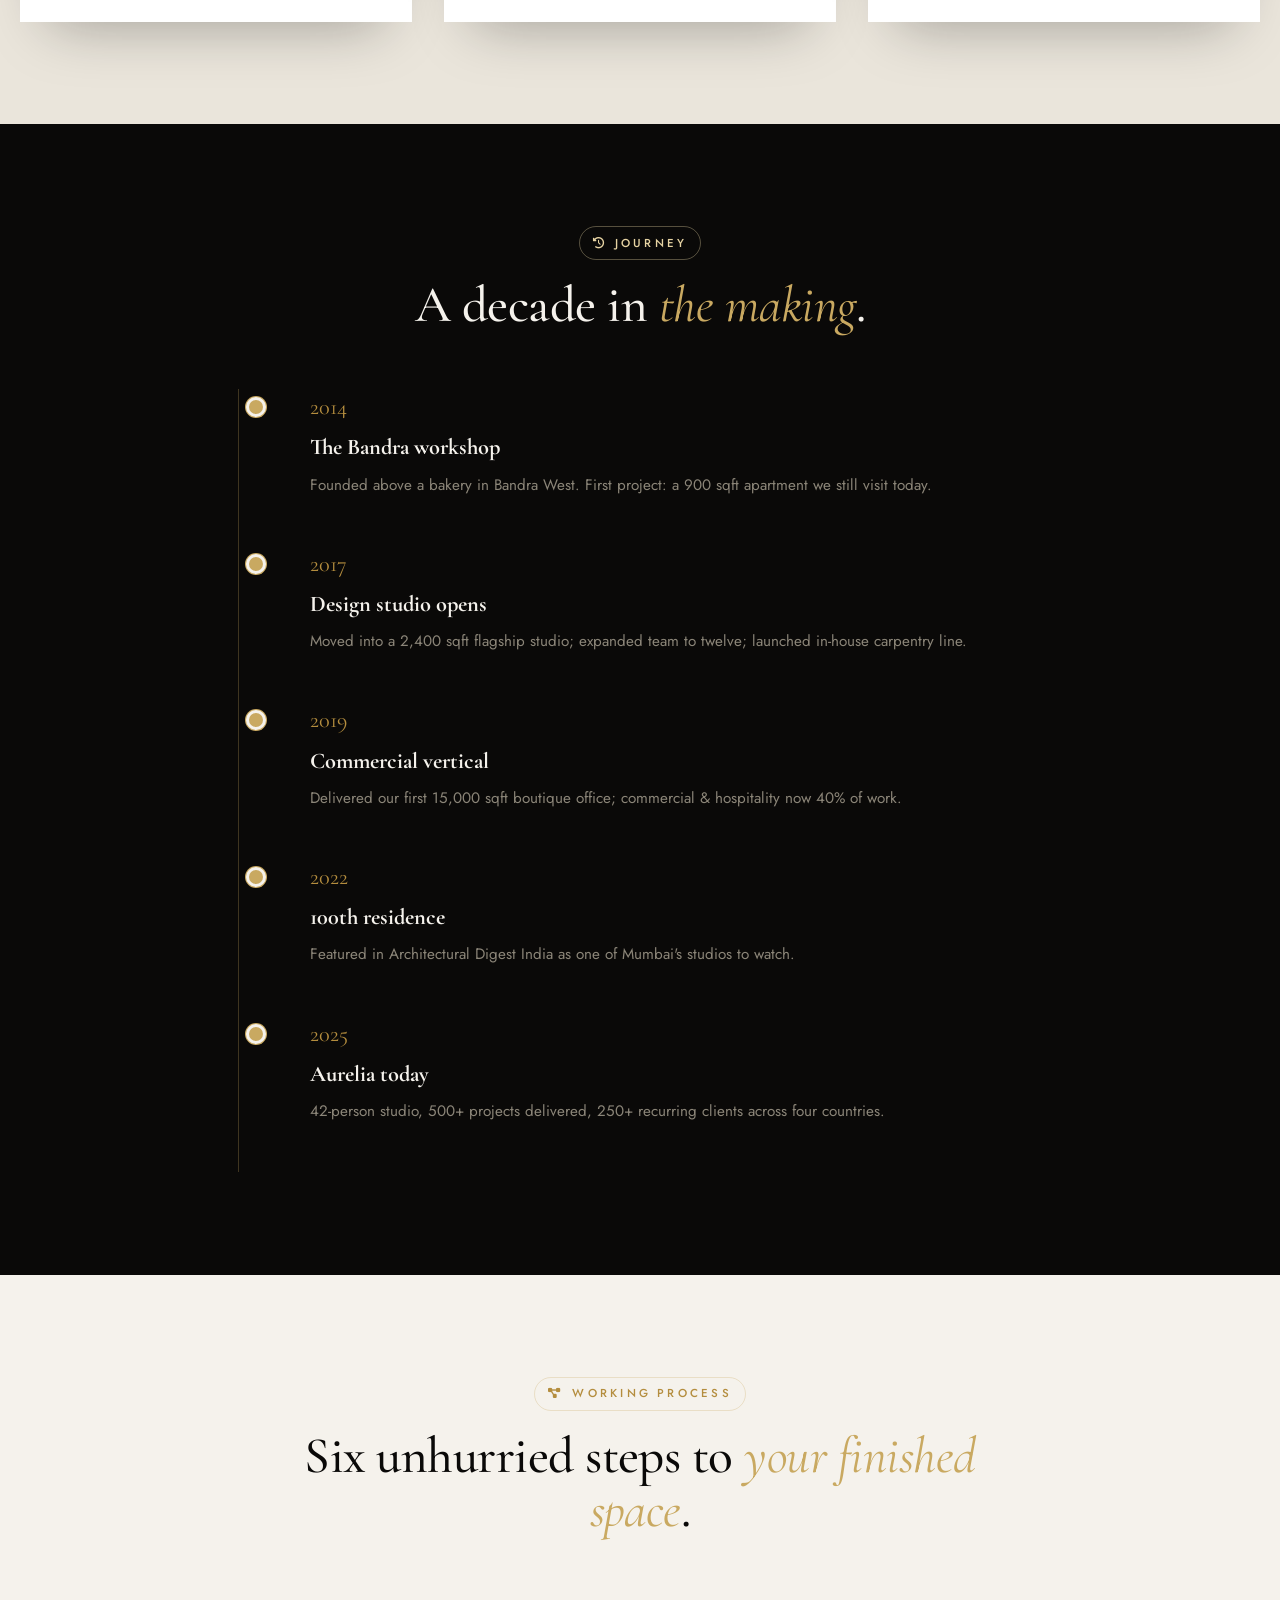
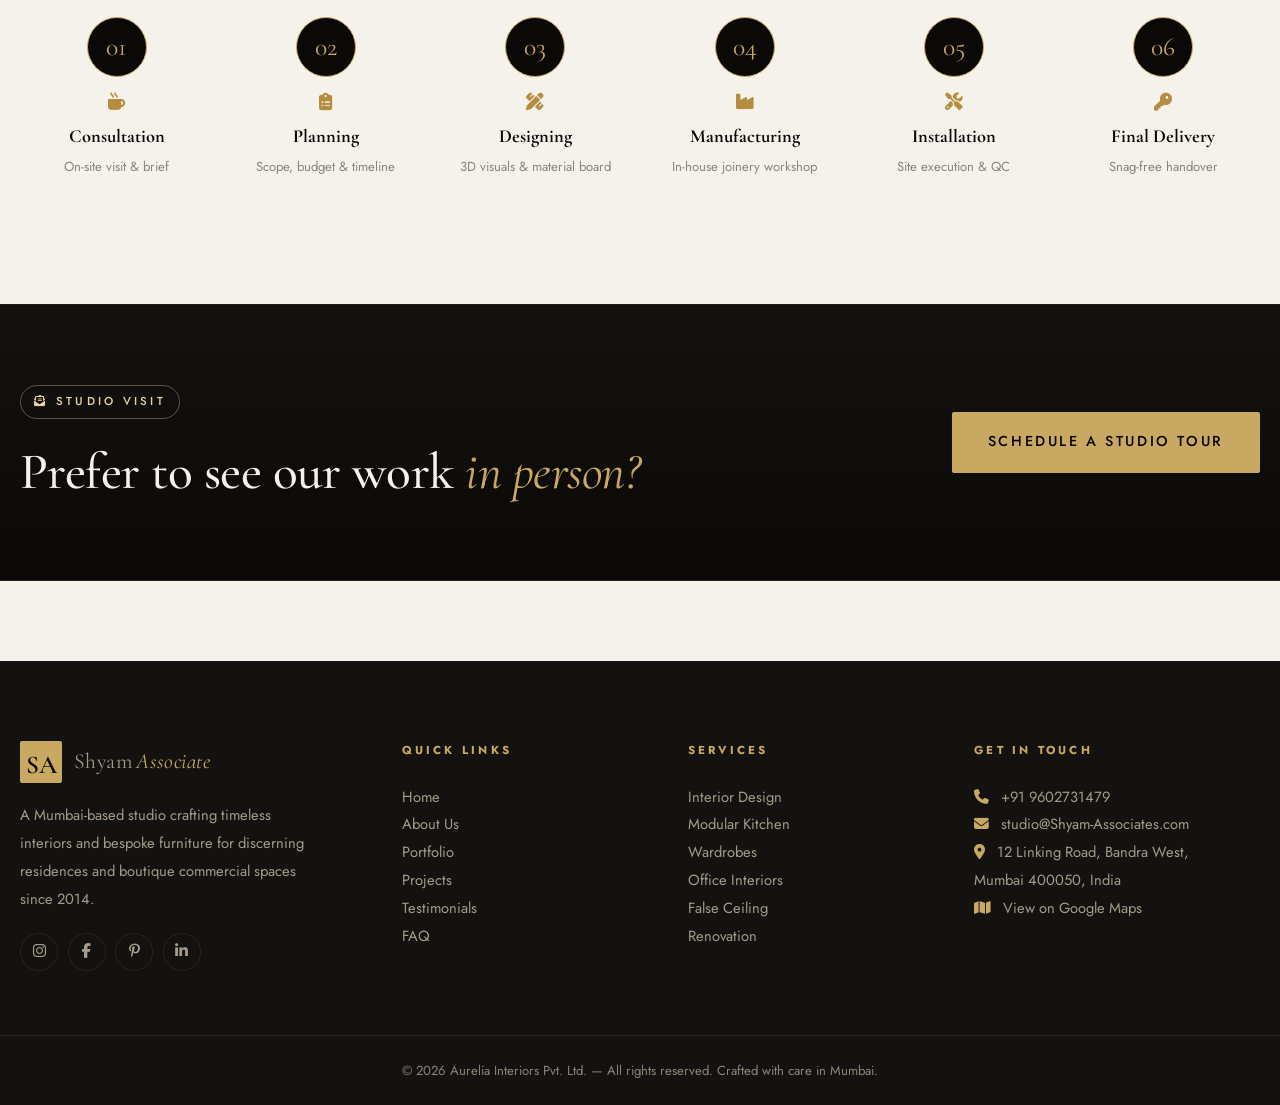
==== commit 3b62b96e: "Update about.html" ====
--- a/about.html
+++ b/about.html
@@ -3,8 +3,8 @@
 <head>
 <meta charset="UTF-8" />
 <meta name="viewport" content="width=device-width, initial-scale=1.0" />
-<meta name="description" content="About Aurelia Interiors — a decade of luxury interior design and master carpentry in Mumbai." />
-<title>About — Aurelia Interiors</title>
+<meta name="description" content="About SHYAM ASSOCIATE — a decade of luxury interior design and master carpentry in Mumbai." />
+<title>About — SHYAM ASSOCIATE</title>
 <link rel="preconnect" href="https://fonts.googleapis.com" />
 <link rel="preconnect" href="https://fonts.gstatic.com" crossorigin />
 <link href="https://fonts.googleapis.com/css2?family=Cormorant+Garamond:wght@300;400;500;600;700&family=Jost:wght@300;400;500;600&display=swap" rel="stylesheet" />
@@ -17,17 +17,17 @@
   <div class="nav__inner container">
     
     <!-- <a href="/" class="brand"><span class="brand__mark">A</span><span class="brand__name">Aurelia<em>Interiors</em></span></a> -->
-     <a href="/" class="brand" data-testid="brand-link">
+     <a href="index.html" class="brand" data-testid="brand-link">
       <!-- <span class="brand__mark">SA</span> -->
-      <span class="brand__mark"><img  src="logo.jpeg" alt=""></span>
-      <span class="brand__name" style=" font-weight: 40px;" >Shyam<em>Associate</em></span>
+      <span class="brand__mark"><img  src="images/logo.jpeg" alt=""></span>
+      <span class="brand__name" style=" font-weight: 40px;" >SHYAM<em>ASSOCIATE</em></span>
     </a>
     <nav class="nav__links" id="navLinks">
-      <a href="/">Home</a><a href="about.html" class="active">About</a><a href="services.html">Services</a>
+      <a href="index.html">Home</a><a href="about.html" class="active">About</a><a href="services.html">Services</a>
       <a href="portfolio.html">Portfolio</a><a href="projects.html">Projects</a>
-      <a href="testimonials.html">Testimonials</a><a href="faq.html">FAQ</a><a href="contact.html">Contact</a>
+      <a href="reviews.html">Reviews</a><a href="faq.html">FAQ</a><a href="contact.html">Contact</a>
     </nav>
-    <a href="contact.html" class="btn btn--gold nav__cta">Book Consultation</a>
+    <a href="contact.html" class="btn btn--gold nav__cta">Get Enquiry</a>
     <button class="nav__toggle" id="navToggle" aria-label="Menu"><span></span><span></span><span></span></button>
   </div>
 </header>
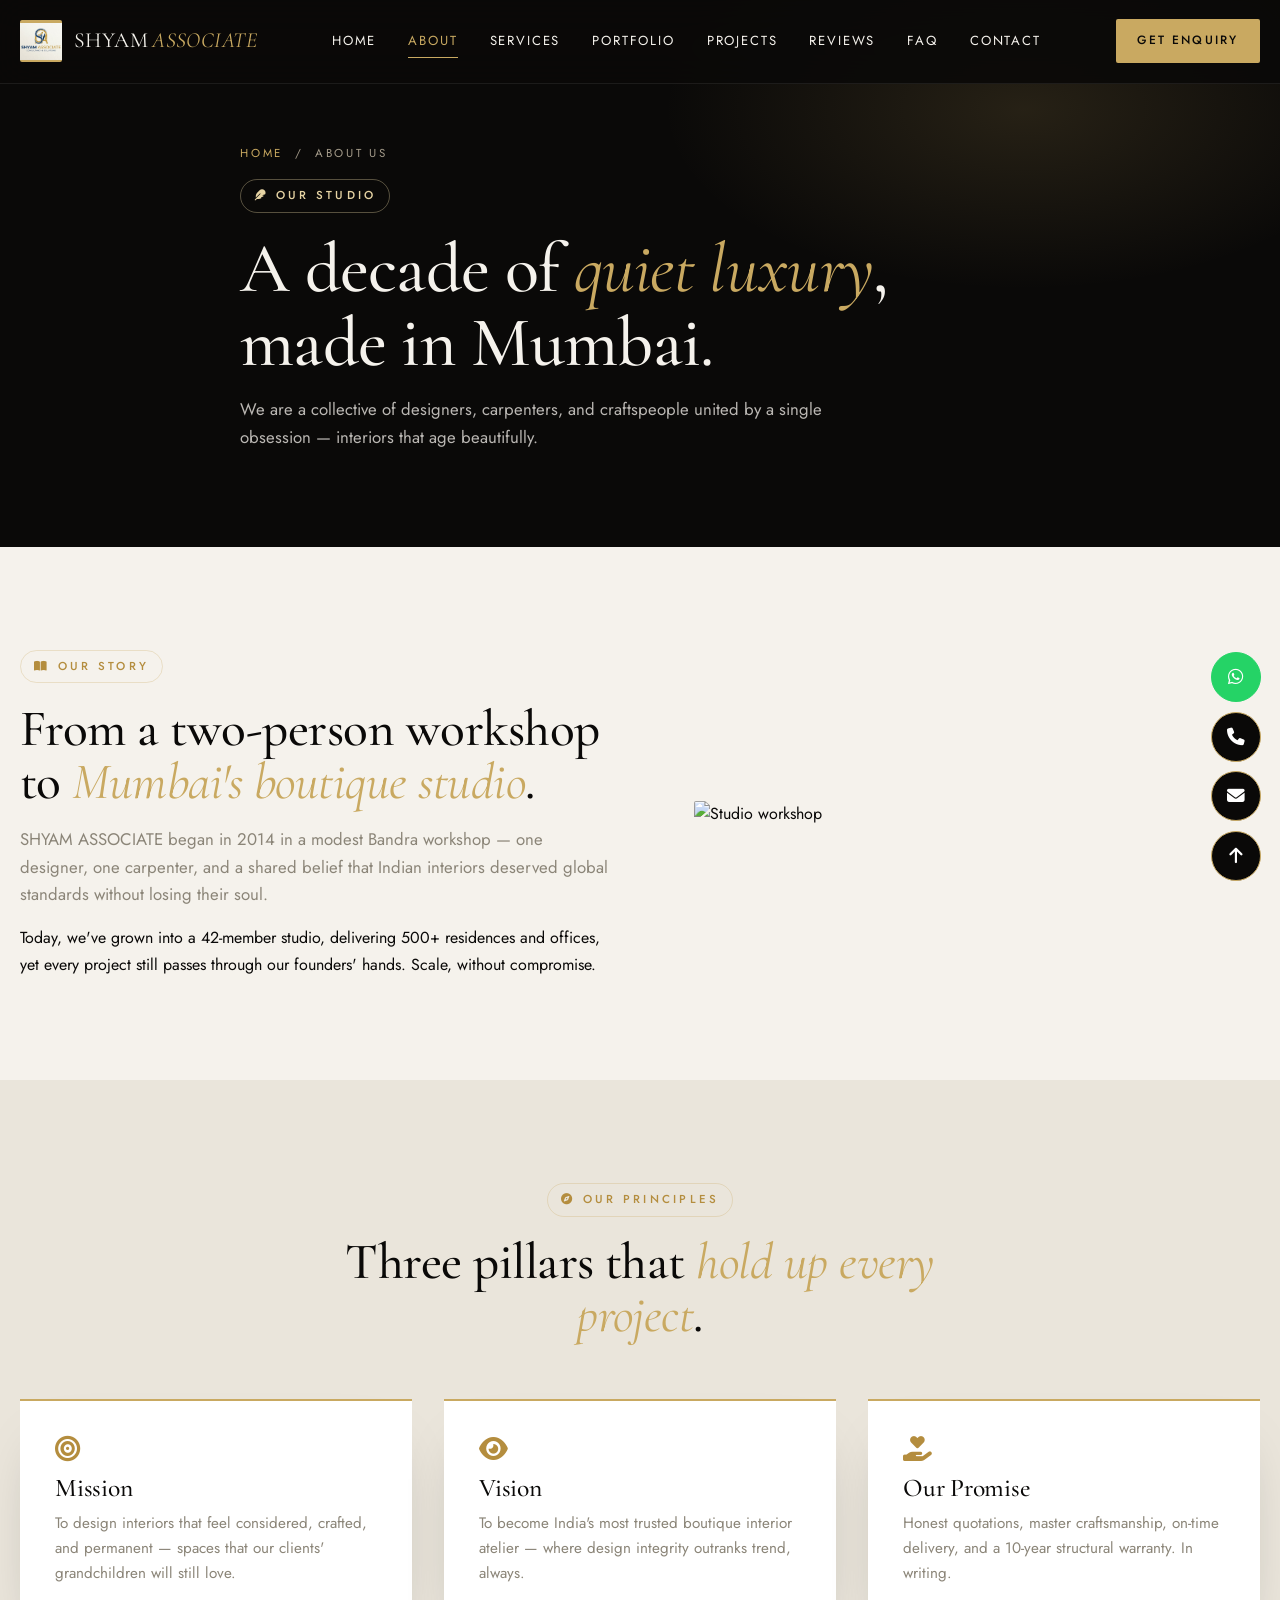
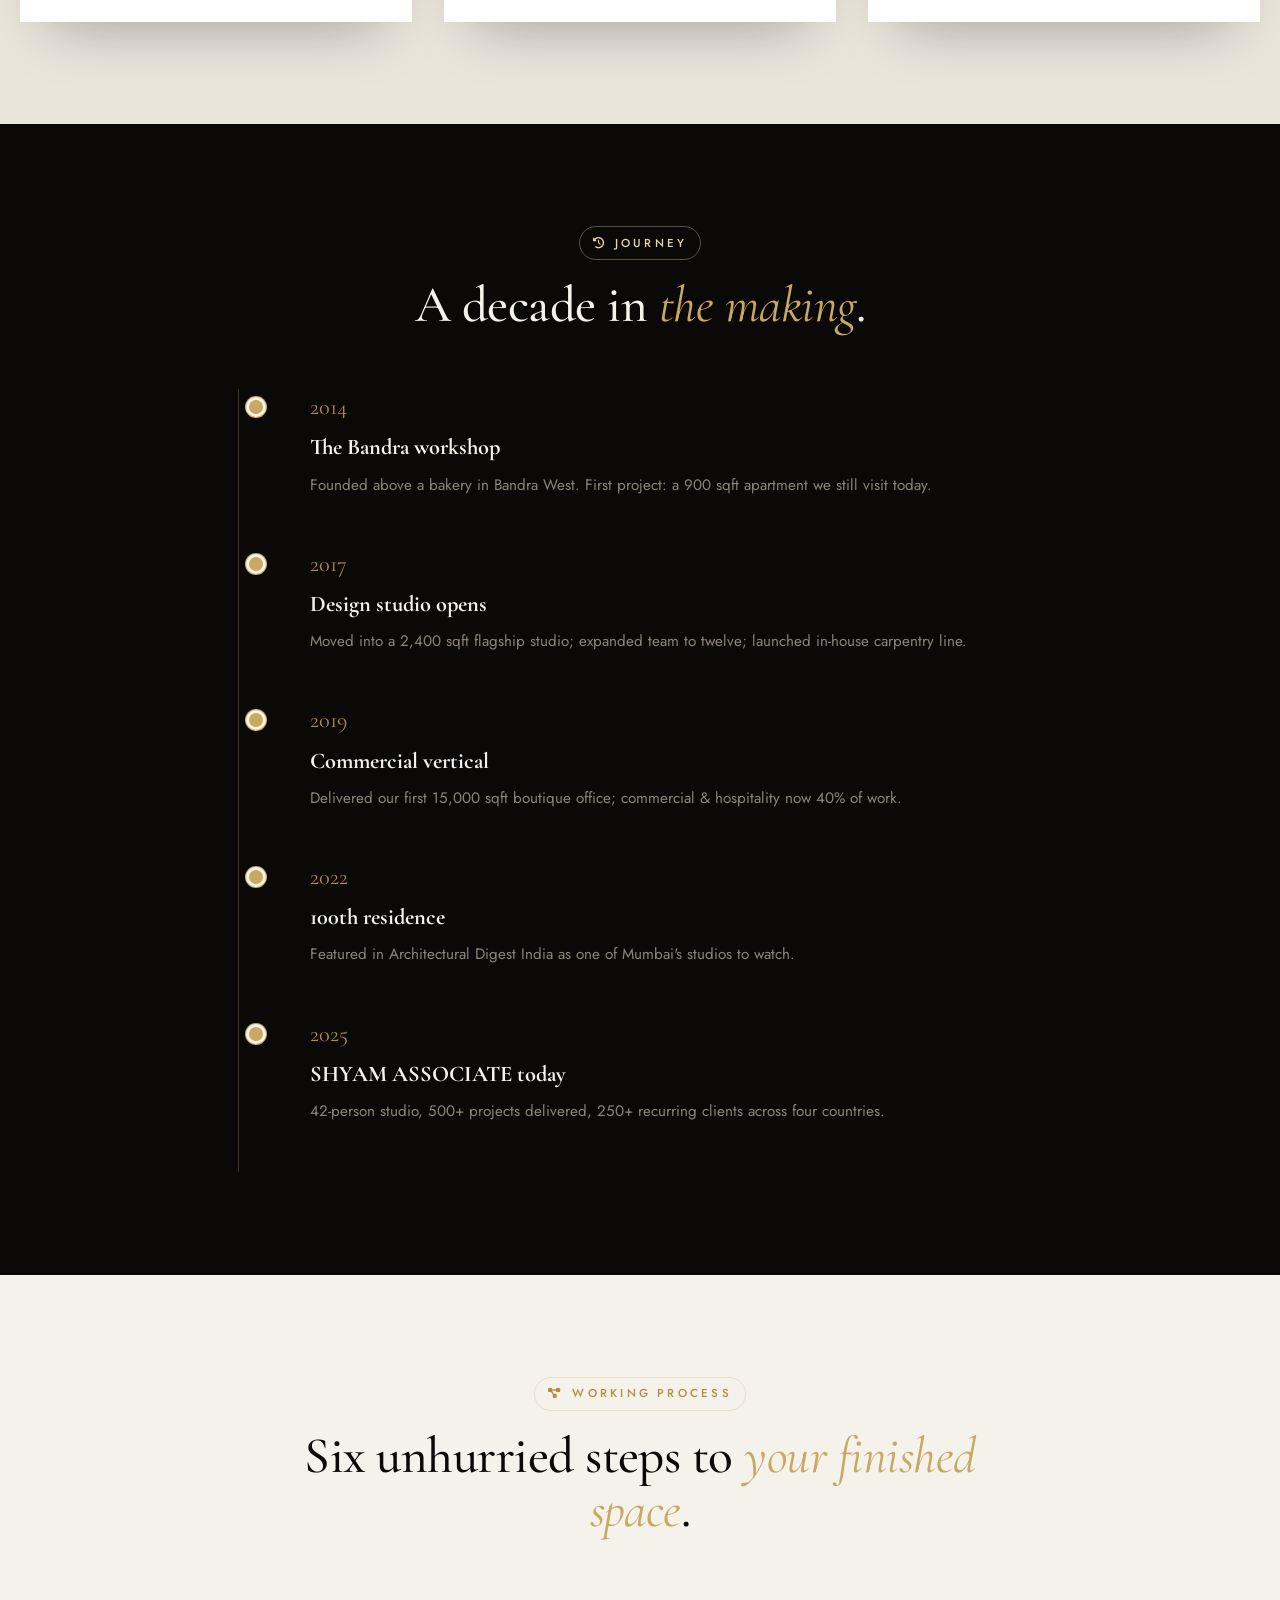
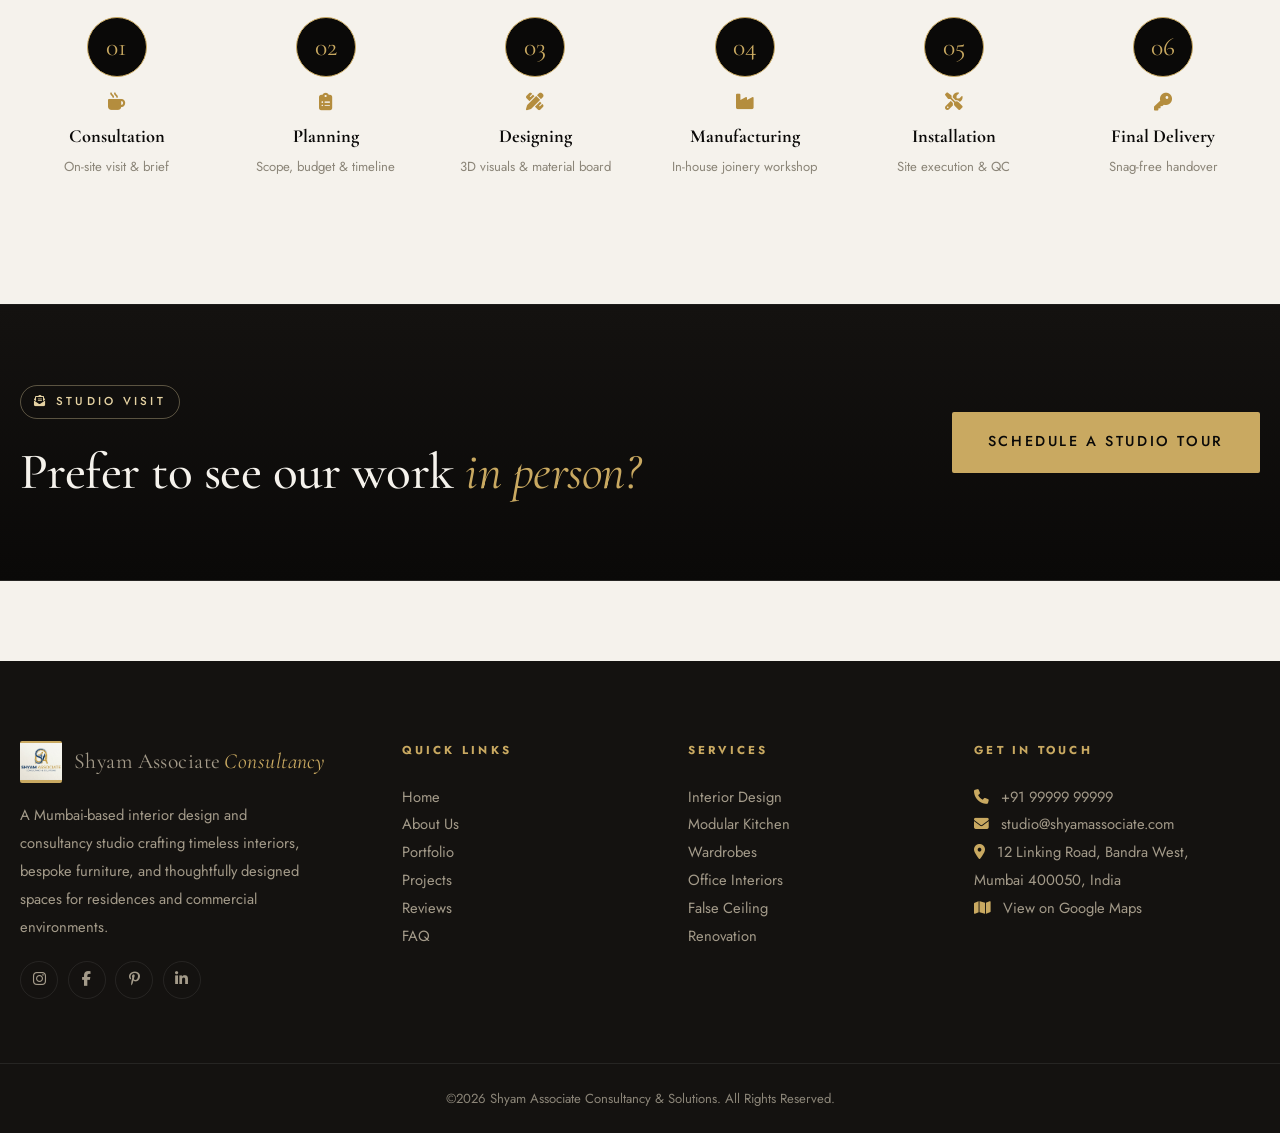
==== commit 13560c46: "Update about.html" ====
--- a/about.html
+++ b/about.html
@@ -16,7 +16,7 @@
 <header class="nav" id="nav">
   <div class="nav__inner container">
     
-    <!-- <a href="/" class="brand"><span class="brand__mark">A</span><span class="brand__name">Aurelia<em>Interiors</em></span></a> -->
+    <!-- <a href="index.html" class="brand"><span class="brand__mark">A</span><span class="brand__name">Shyam associate<em>Interiors</em></span></a> -->
      <a href="index.html" class="brand" data-testid="brand-link">
       <!-- <span class="brand__mark">SA</span> -->
       <span class="brand__mark"><img  src="images/logo.jpeg" alt=""></span>
@@ -46,7 +46,7 @@
     <div>
       <span class="eyebrow"><i class="fa-solid fa-book-open"></i> Our Story</span>
       <h2 class="h2">From a two-person workshop to <em>Mumbai's boutique studio</em>.</h2>
-      <p class="lead">Aurelia began in 2014 in a modest Bandra workshop — one designer, one carpenter, and a shared belief that Indian interiors deserved global standards without losing their soul.</p>
+      <p class="lead">SHYAM ASSOCIATE began in 2014 in a modest Bandra workshop — one designer, one carpenter, and a shared belief that Indian interiors deserved global standards without losing their soul.</p>
       <p>Today, we've grown into a 42-member studio, delivering 500+ residences and offices, yet every project still passes through our founders' hands. Scale, without compromise.</p>
     </div>
     <div><img src="https://images.unsplash.com/photo-1600607687644-c7171b42498f?auto=format&fit=crop&w=900&q=80" alt="Studio workshop" loading="lazy" style="border-radius:2px; box-shadow:0 30px 60px -30px rgba(0,0,0,.4);" /></div>
@@ -78,7 +78,7 @@
       <div class="tl-item"><span class="tl-year">2017</span><h4 style="color:var(--bone)">Design studio opens</h4><p>Moved into a 2,400 sqft flagship studio; expanded team to twelve; launched in-house carpentry line.</p></div>
       <div class="tl-item"><span class="tl-year">2019</span><h4 style="color:var(--bone)">Commercial vertical</h4><p>Delivered our first 15,000 sqft boutique office; commercial &amp; hospitality now 40% of work.</p></div>
       <div class="tl-item"><span class="tl-year">2022</span><h4 style="color:var(--bone)">100th residence</h4><p>Featured in Architectural Digest India as one of Mumbai's studios to watch.</p></div>
-      <div class="tl-item"><span class="tl-year">2025</span><h4 style="color:var(--bone)">Aurelia today</h4><p>42-person studio, 500+ projects delivered, 250+ recurring clients across four countries.</p></div>
+      <div class="tl-item"><span class="tl-year">2025</span><h4 style="color:var(--bone)">SHYAM ASSOCIATE today</h4><p>42-person studio, 500+ projects delivered, 250+ recurring clients across four countries.</p></div>
     </div>
   </div>
 </section>
--- a/styles.css
+++ b/styles.css
@@ -199,7 +199,14 @@
 
 /* ---------- Intro ---------- */
 .intro__media{ position:relative; }
-.intro__media img{ aspect-ratio:4/5; object-fit:cover; border-radius:2px; box-shadow:var(--shadow-soft); }
+.intro__media video{
+  width:100%;
+  aspect-ratio:4 / 5;
+  object-fit:cover;
+  border-radius:2px;
+  box-shadow:var(--shadow-soft);
+  display:block;
+}
 .intro__badge{
   position:absolute; left:-30px; bottom:40px; background:var(--onyx); color:var(--bone);
   padding:1.5rem 1.8rem; display:flex; align-items:center; gap:1rem;
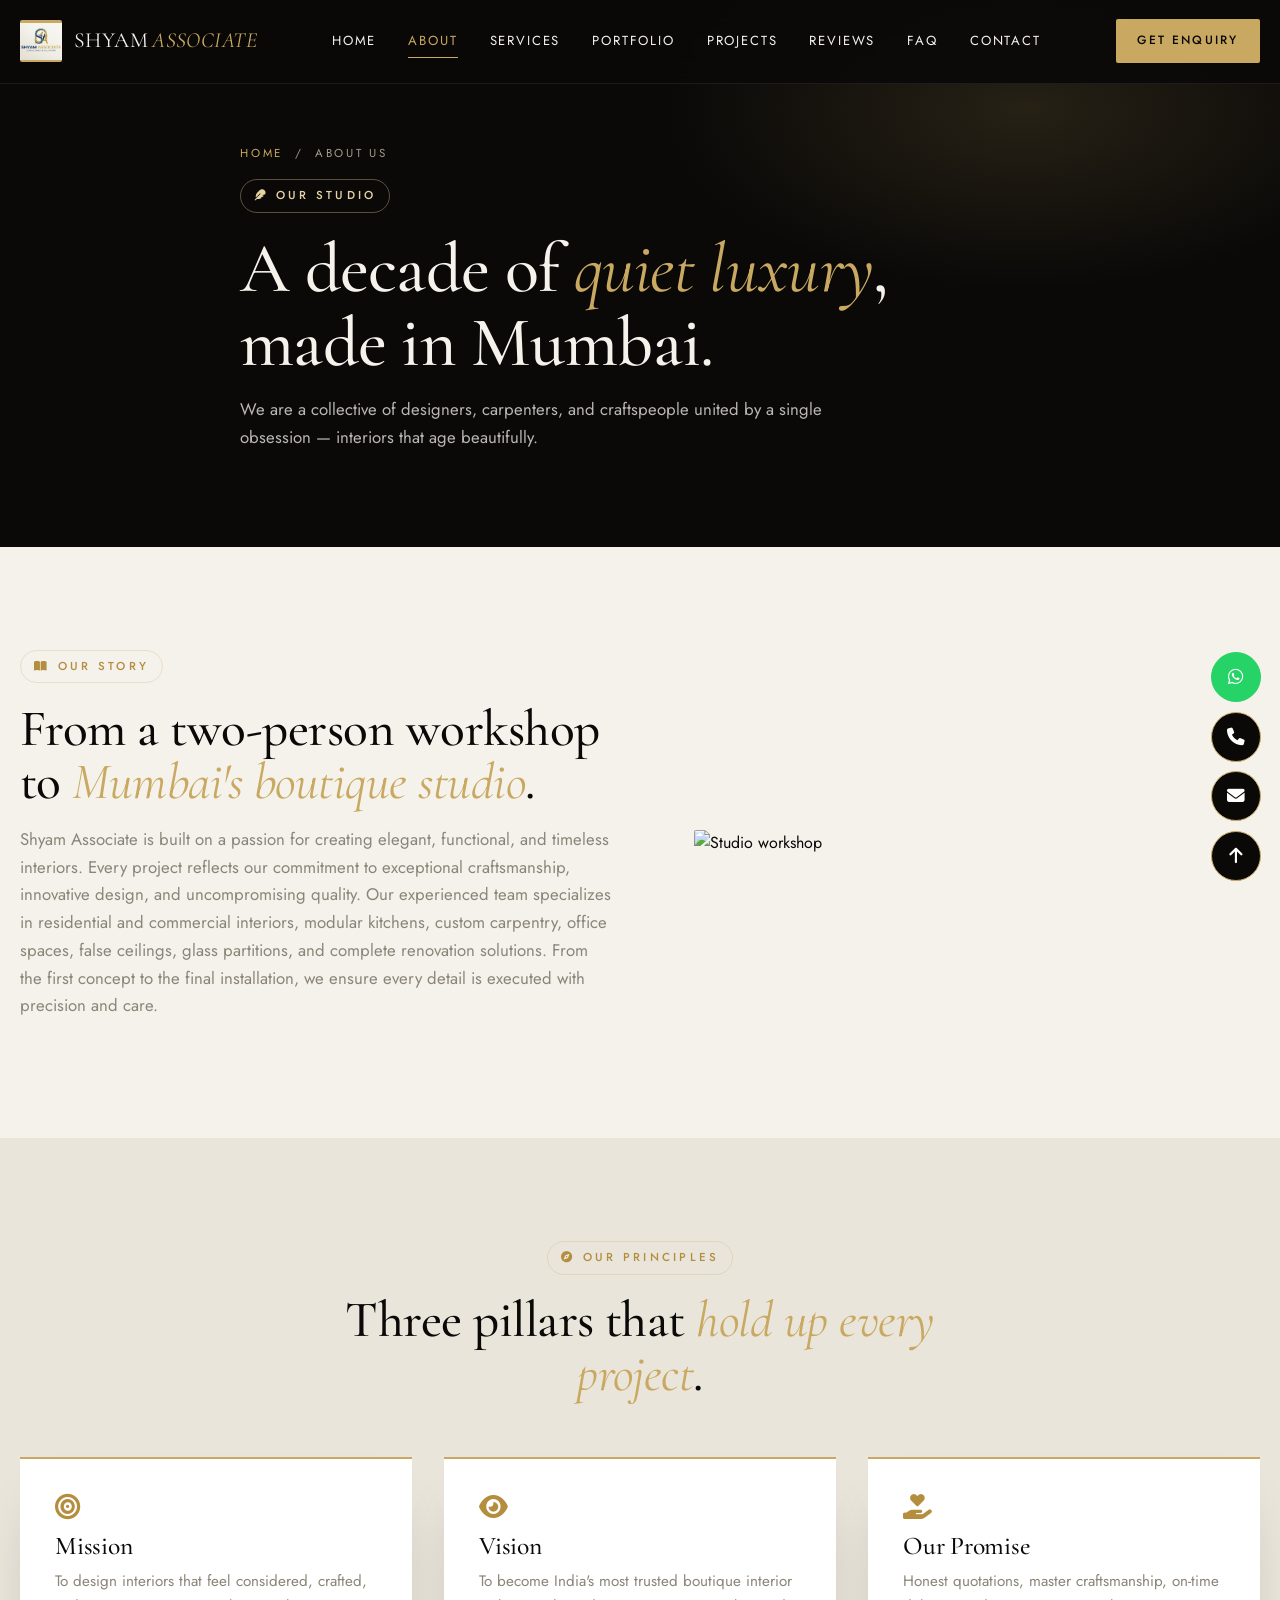
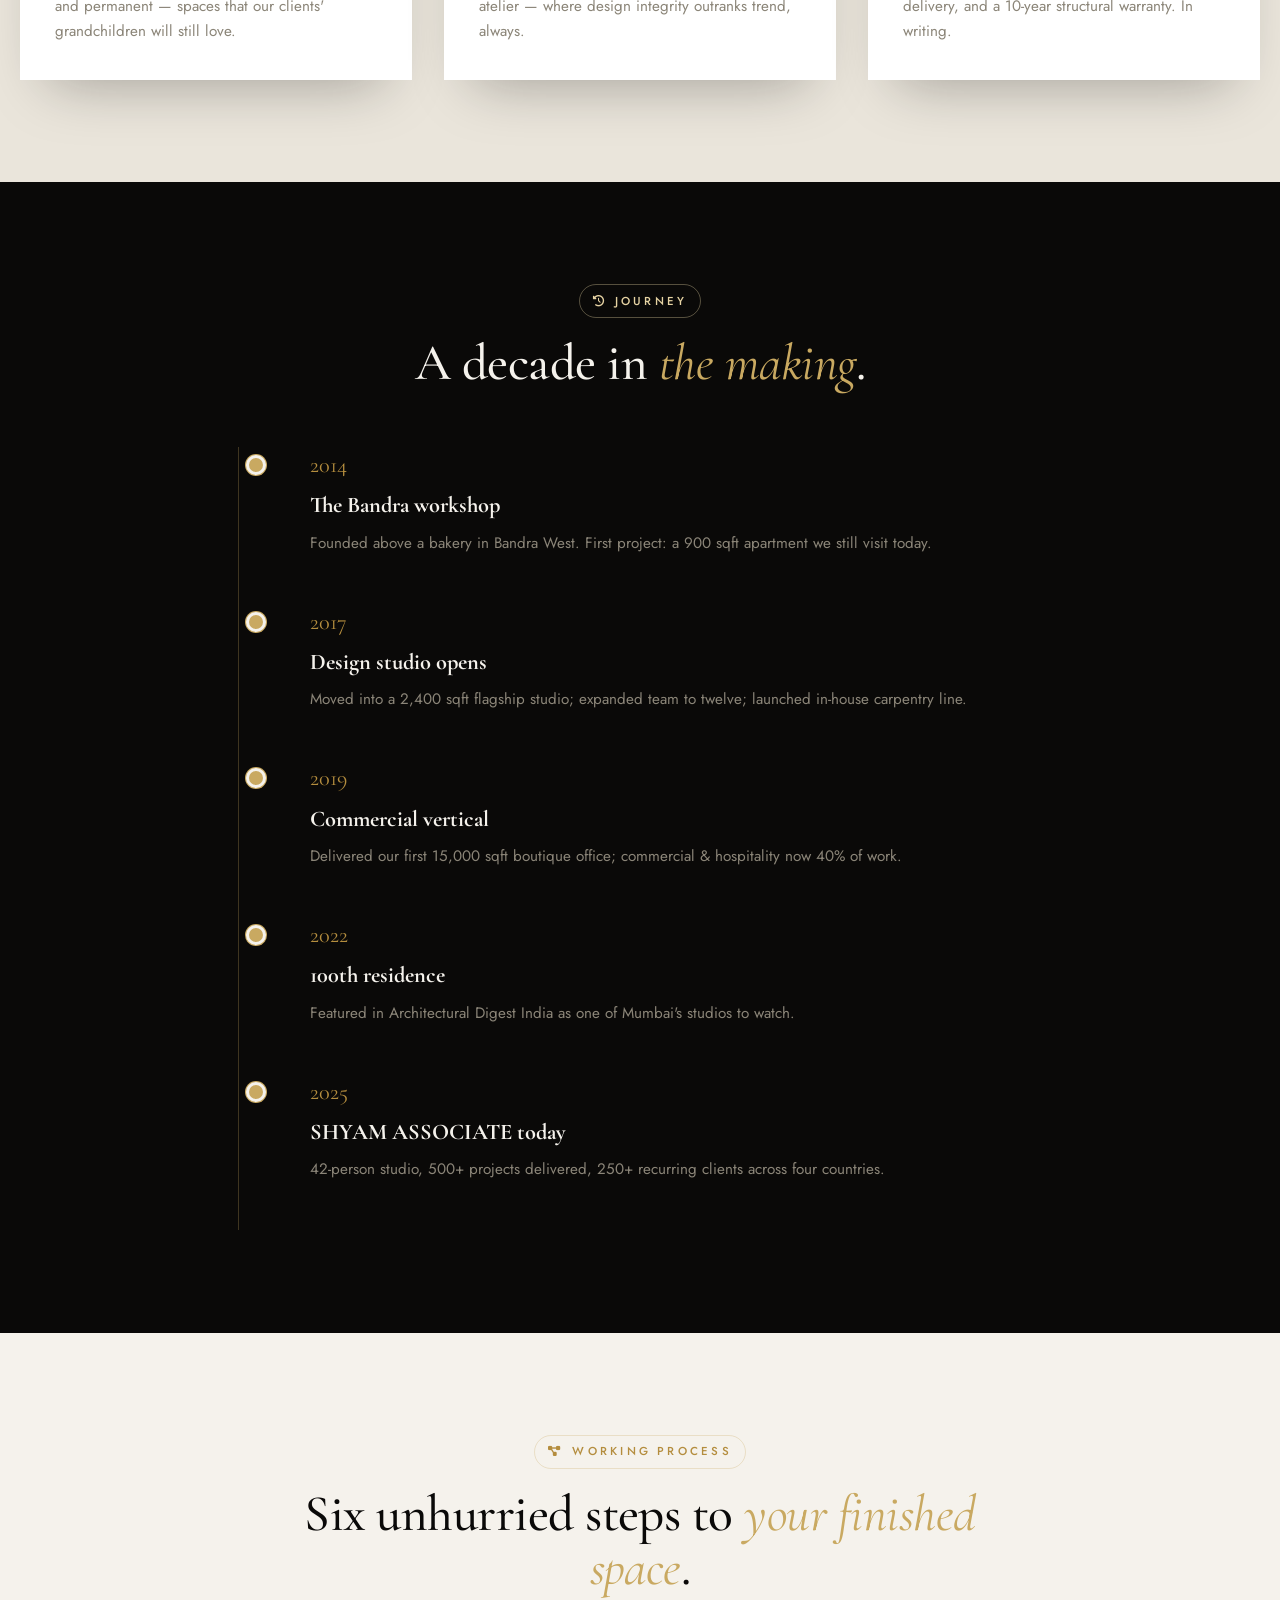
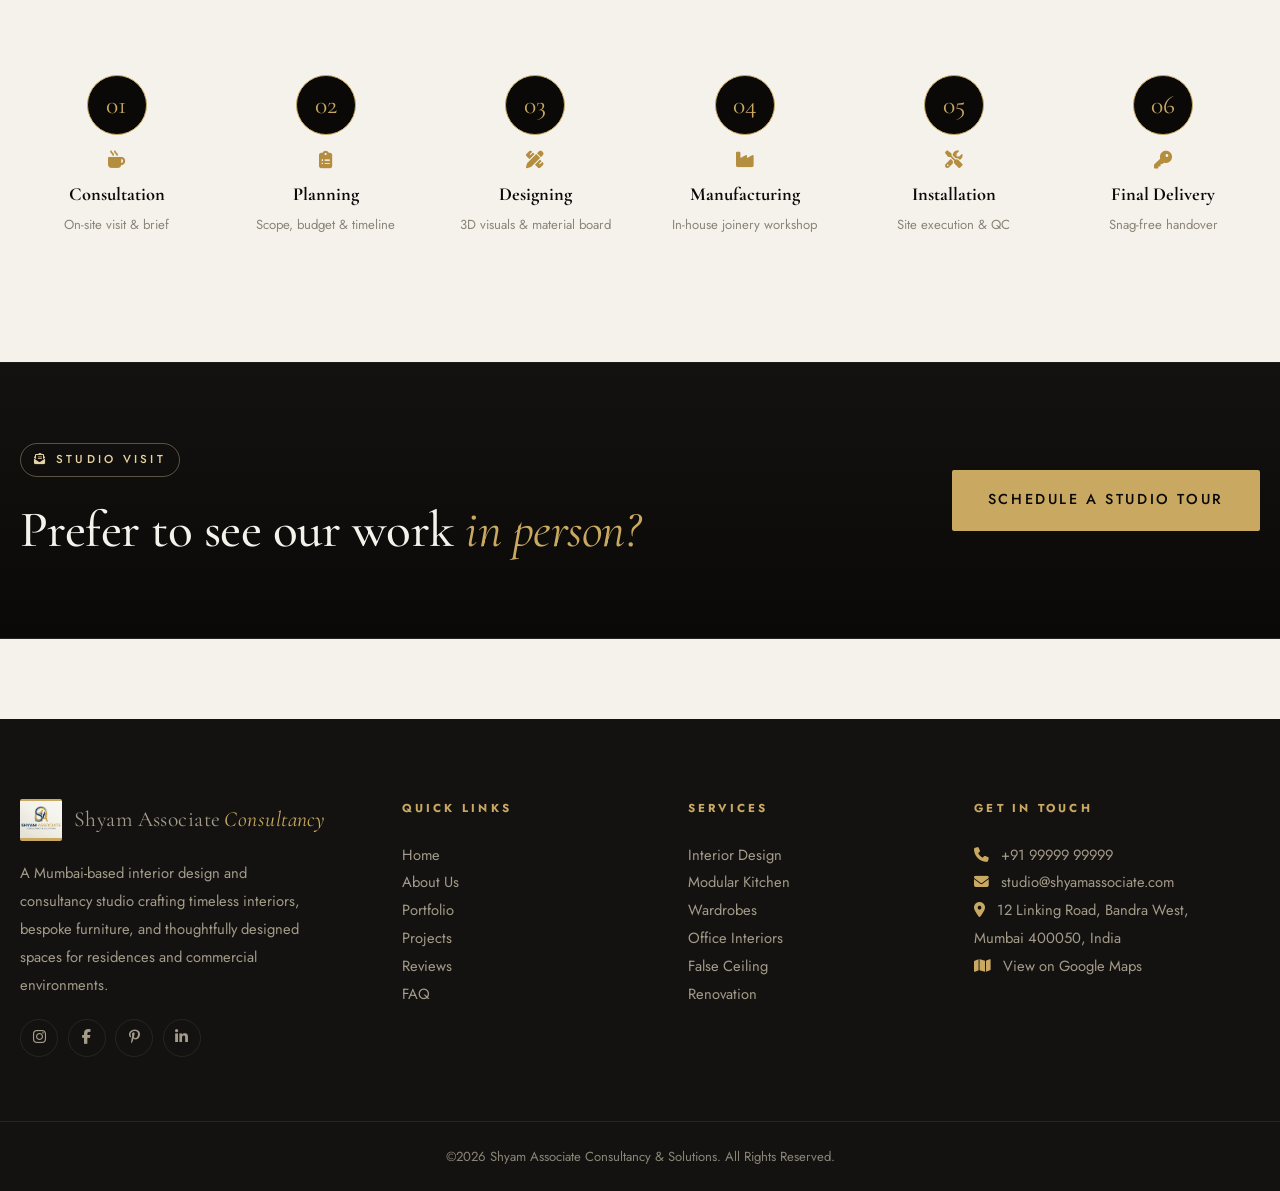
==== commit 2f4f4b74: "Update about.html" ====
--- a/about.html
+++ b/about.html
@@ -46,8 +46,9 @@
     <div>
       <span class="eyebrow"><i class="fa-solid fa-book-open"></i> Our Story</span>
       <h2 class="h2">From a two-person workshop to <em>Mumbai's boutique studio</em>.</h2>
-      <p class="lead">SHYAM ASSOCIATE began in 2014 in a modest Bandra workshop — one designer, one carpenter, and a shared belief that Indian interiors deserved global standards without losing their soul.</p>
-      <p>Today, we've grown into a 42-member studio, delivering 500+ residences and offices, yet every project still passes through our founders' hands. Scale, without compromise.</p>
+      <p class="lead">Shyam Associate is built on a passion for creating elegant, functional, and timeless interiors. Every project reflects our commitment to exceptional craftsmanship, innovative design, and uncompromising quality.
+Our experienced team specializes in residential and commercial interiors, modular kitchens, custom carpentry, office spaces, false ceilings, glass partitions, and complete renovation solutions. From the first concept to the final installation, we ensure every detail is executed with precision and care.
+</p>
     </div>
     <div><img src="https://images.unsplash.com/photo-1600607687644-c7171b42498f?auto=format&fit=crop&w=900&q=80" alt="Studio workshop" loading="lazy" style="border-radius:2px; box-shadow:0 30px 60px -30px rgba(0,0,0,.4);" /></div>
   </div>
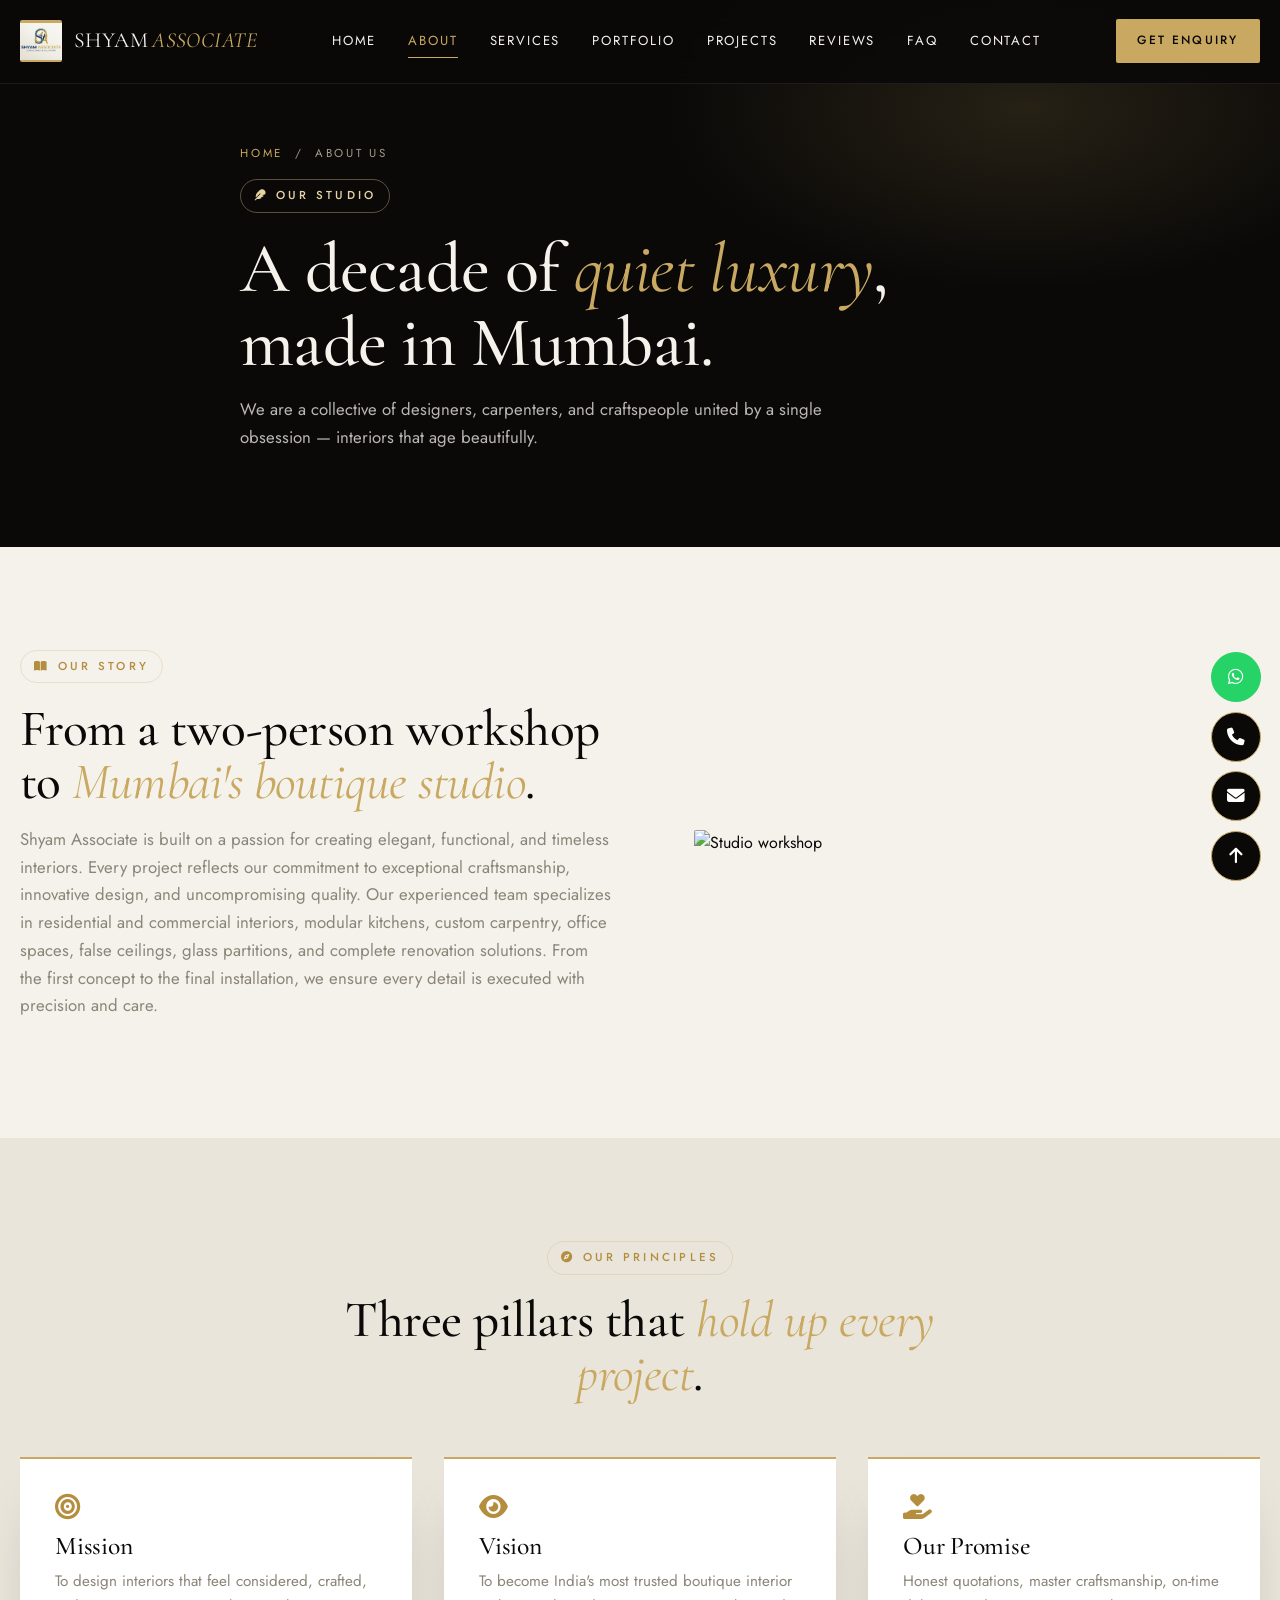
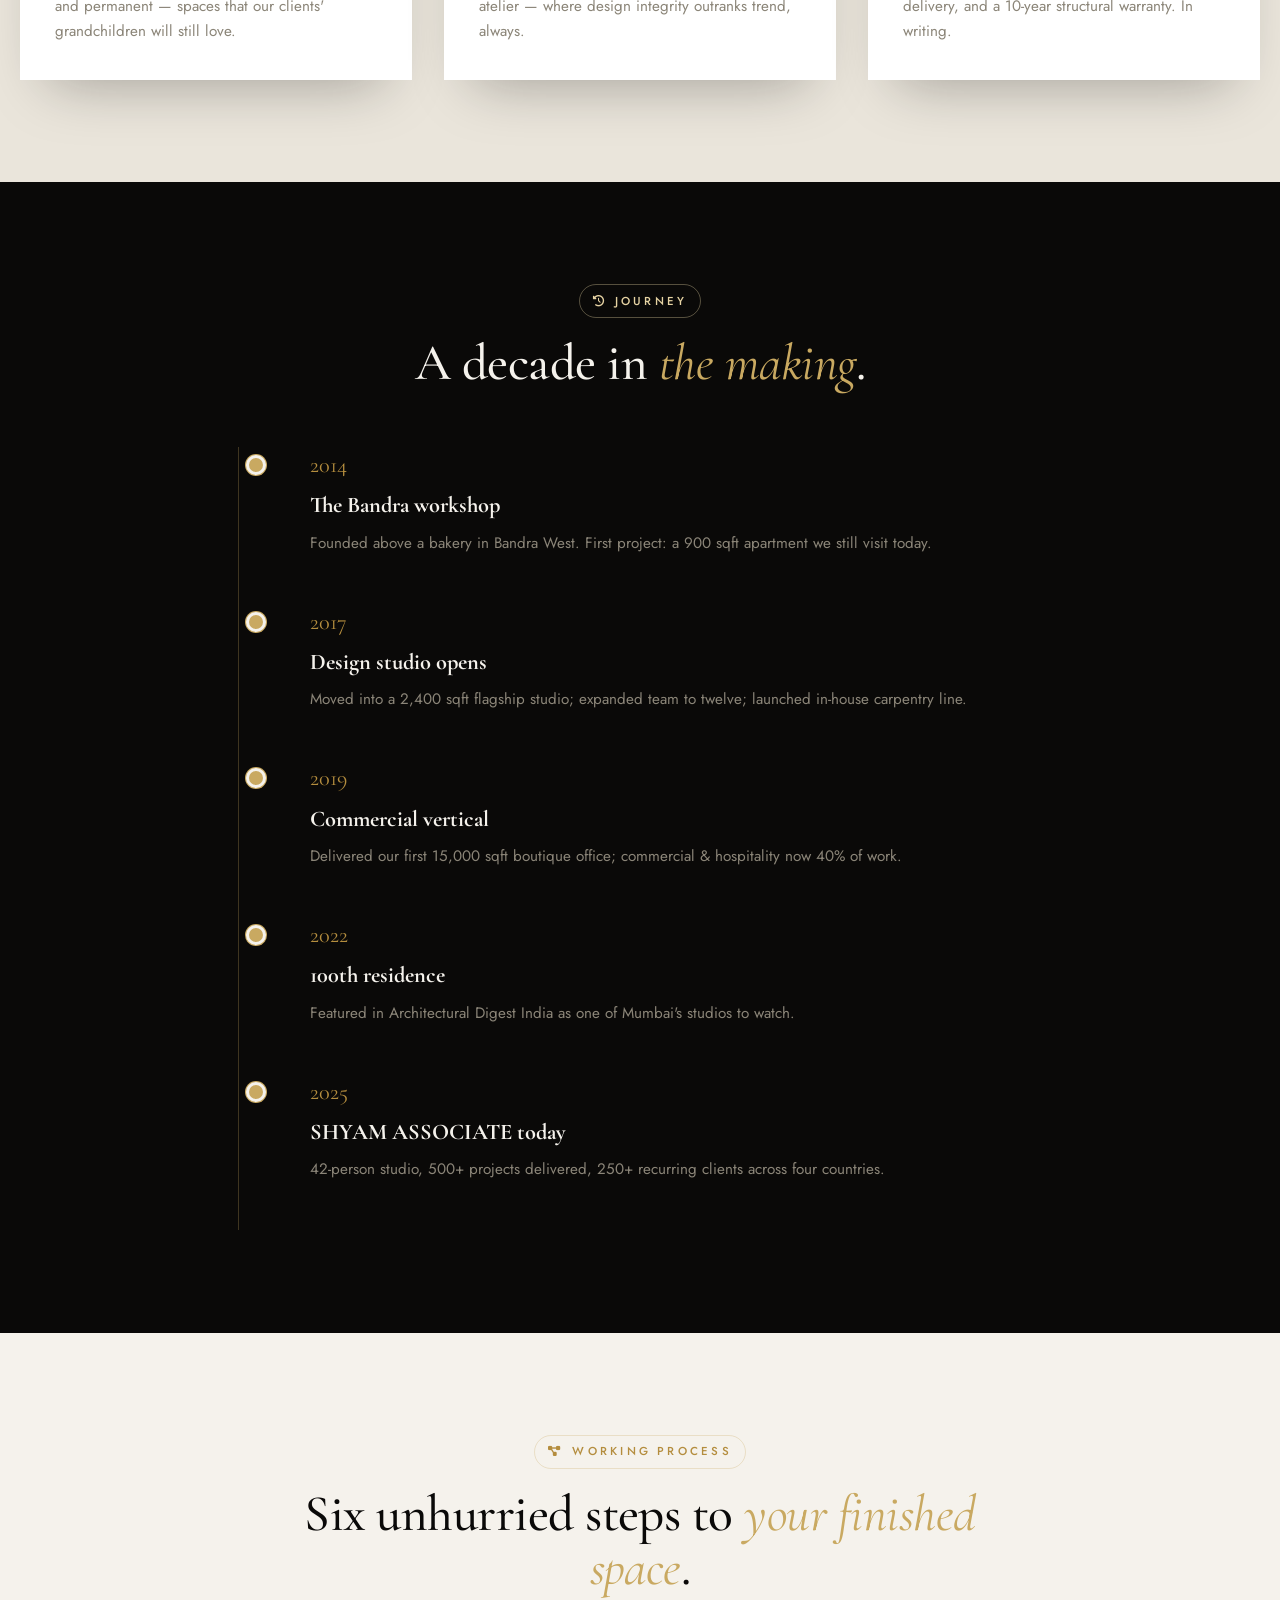
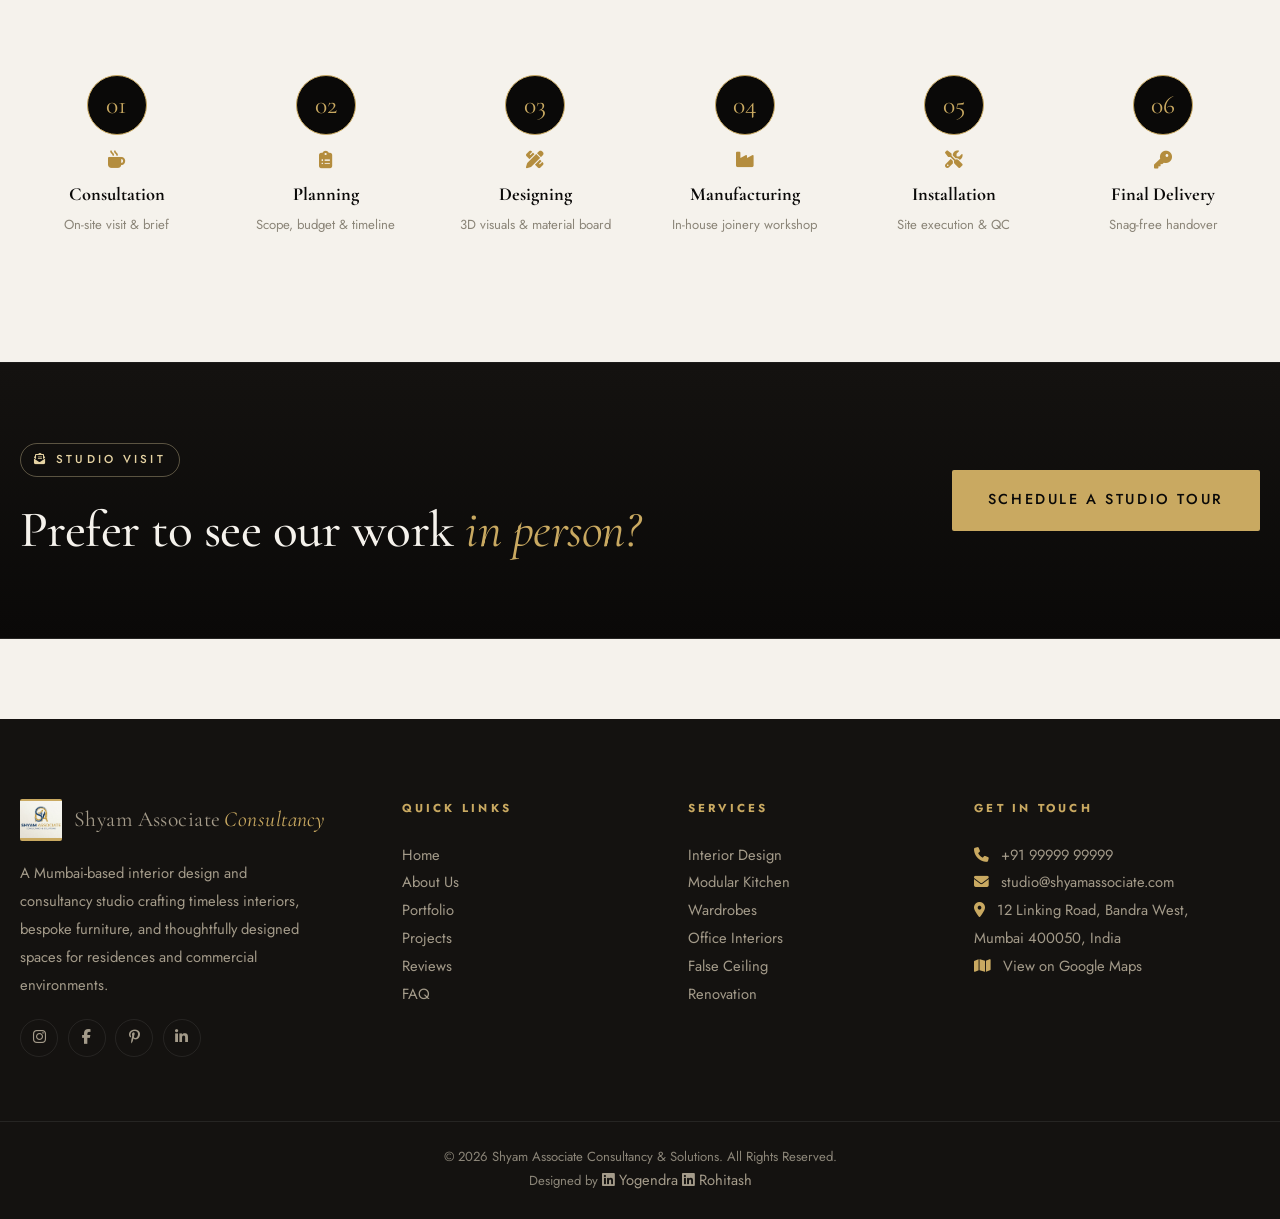
==== commit 690b420c: "Update about.html" ====
--- a/about.html
+++ b/about.html
@@ -111,9 +111,9 @@
 <div id="footer-mount"></div>
 
 <div class="floaters">
-  <a href="https://wa.me/919999999999" class="floater floater--wa" target="_blank" rel="noopener"><i class="fa-brands fa-whatsapp"></i></a>
-  <a href="tel:+919999999999" class="floater floater--call"><i class="fa-solid fa-phone"></i></a>
-  <a href="mailto:studio@aurelia-interiors.com" class="floater floater--mail"><i class="fa-solid fa-envelope"></i></a>
+  <a href="https://wa.me/917365028541" class="floater floater--wa" target="_blank" rel="noopener"><i class="fa-brands fa-whatsapp"></i></a>
+  <a href="tel:+917365028541" class="floater floater--call"><i class="fa-solid fa-phone"></i></a>
+  <a href="mailto:shyamassociateco@gmail.com" class="floater floater--mail"><i class="fa-solid fa-envelope"></i></a>
   <button class="floater floater--top" id="backToTop"><i class="fa-solid fa-arrow-up"></i></button>
 </div>
 
--- a/styles.css
+++ b/styles.css
@@ -523,14 +523,85 @@
 .reveal.in{ opacity:1; transform:translateY(0); }
 
 /* ---------- Mobile ---------- */
-@media (max-width:1024px){
-  .nav__cta{ display:none; }
-  .nav__toggle{ display:flex; }
+@media (max-width:768px){
+
+    .footer__bottom{
+        flex-direction:column;
+        gap:12px;
+        text-align:center;
+    }
+
+    .footer__left{
+        display:none;
+    }
+
+    .footer__center,
+    .footer__right{
+        width:100%;
+        justify-content:center;
+    }
+
+    .footer__right{
+        flex-wrap:wrap;
+        gap:15px;
+    }
+
+    .footer__right a{
+        font-size:13px;
+    }
+}
+
+@media (max-width:768px){
+    .footer__bottom{
+        flex-direction:column;
+        gap:10px;
+    }
+
+    .footer__left{
+        display:none;
+    }
+
+    .footer__center,
+    .footer__right{
+        text-align:center;
+        justify-content:center;
+    }
+}
+/* Mobile Navbar */
+@media (max-width:768px){
+
+  .nav{
+    z-index:1000;
+  }
+
+  .nav__toggle{
+    display:flex;
+    z-index:1002;
+  }
+
   .nav__links{
-    position:fixed; inset:0; background:var(--onyx); padding:6rem 2rem 2rem;
-    flex-direction:column; align-items:flex-start; gap:1.4rem;
-    transform:translateX(100%); transition:transform .5s var(--ease); z-index:99;
+    position:fixed;
+    top:72px;
+    right:-100%;
+    width:280px;
+    height:calc(100vh - 72px);
+    background:#0a0908;
+    display:flex;
+    flex-direction:column;
+    align-items:flex-start;
+    gap:25px;
+    padding:40px 30px;
+    transition:.4s ease;
+    border-left:1px solid rgba(255,255,255,.08);
+    z-index:1001;
   }
-  .nav__links.open{ transform:translateX(0); }
-  .nav__links a{ font-size:1rem; }
-}
+
+  .nav__links.open{
+    right:0;
+  }
+
+  .nav__cta{
+    display:none;
+  }
+
+}
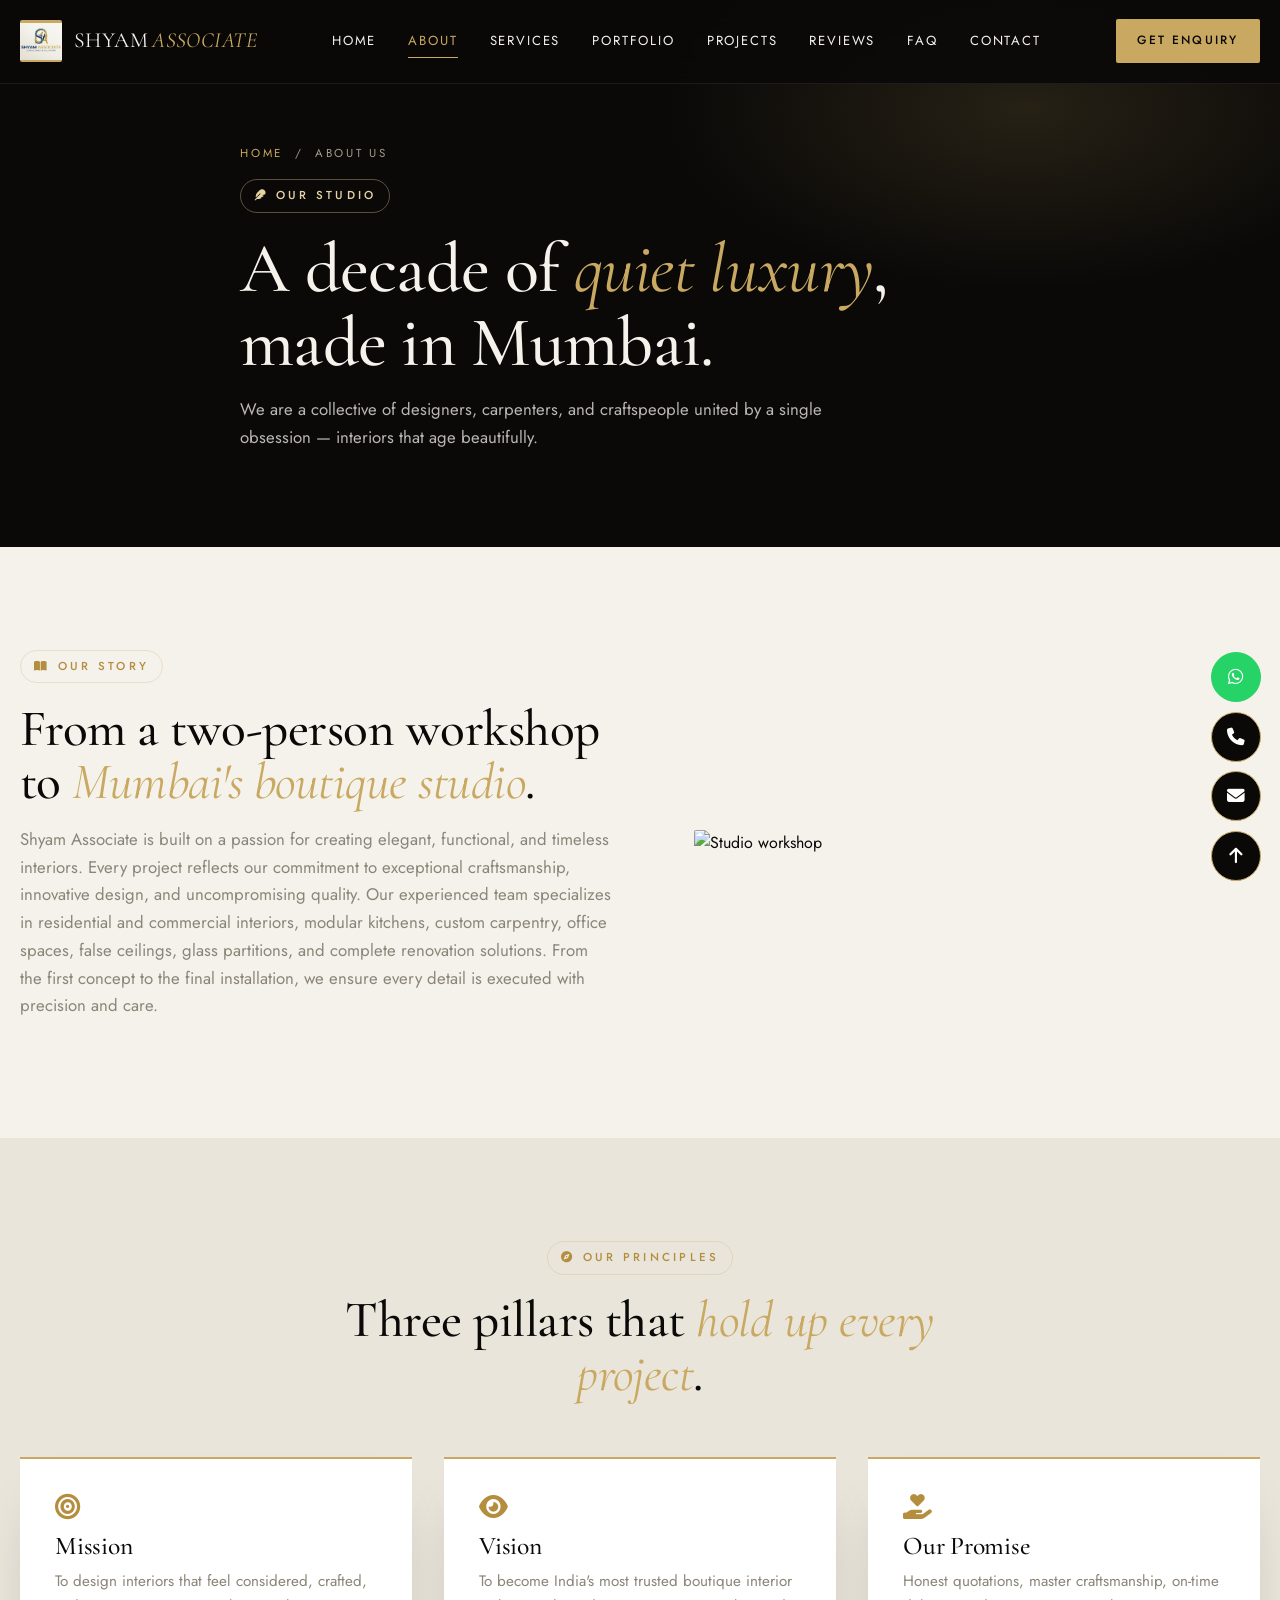
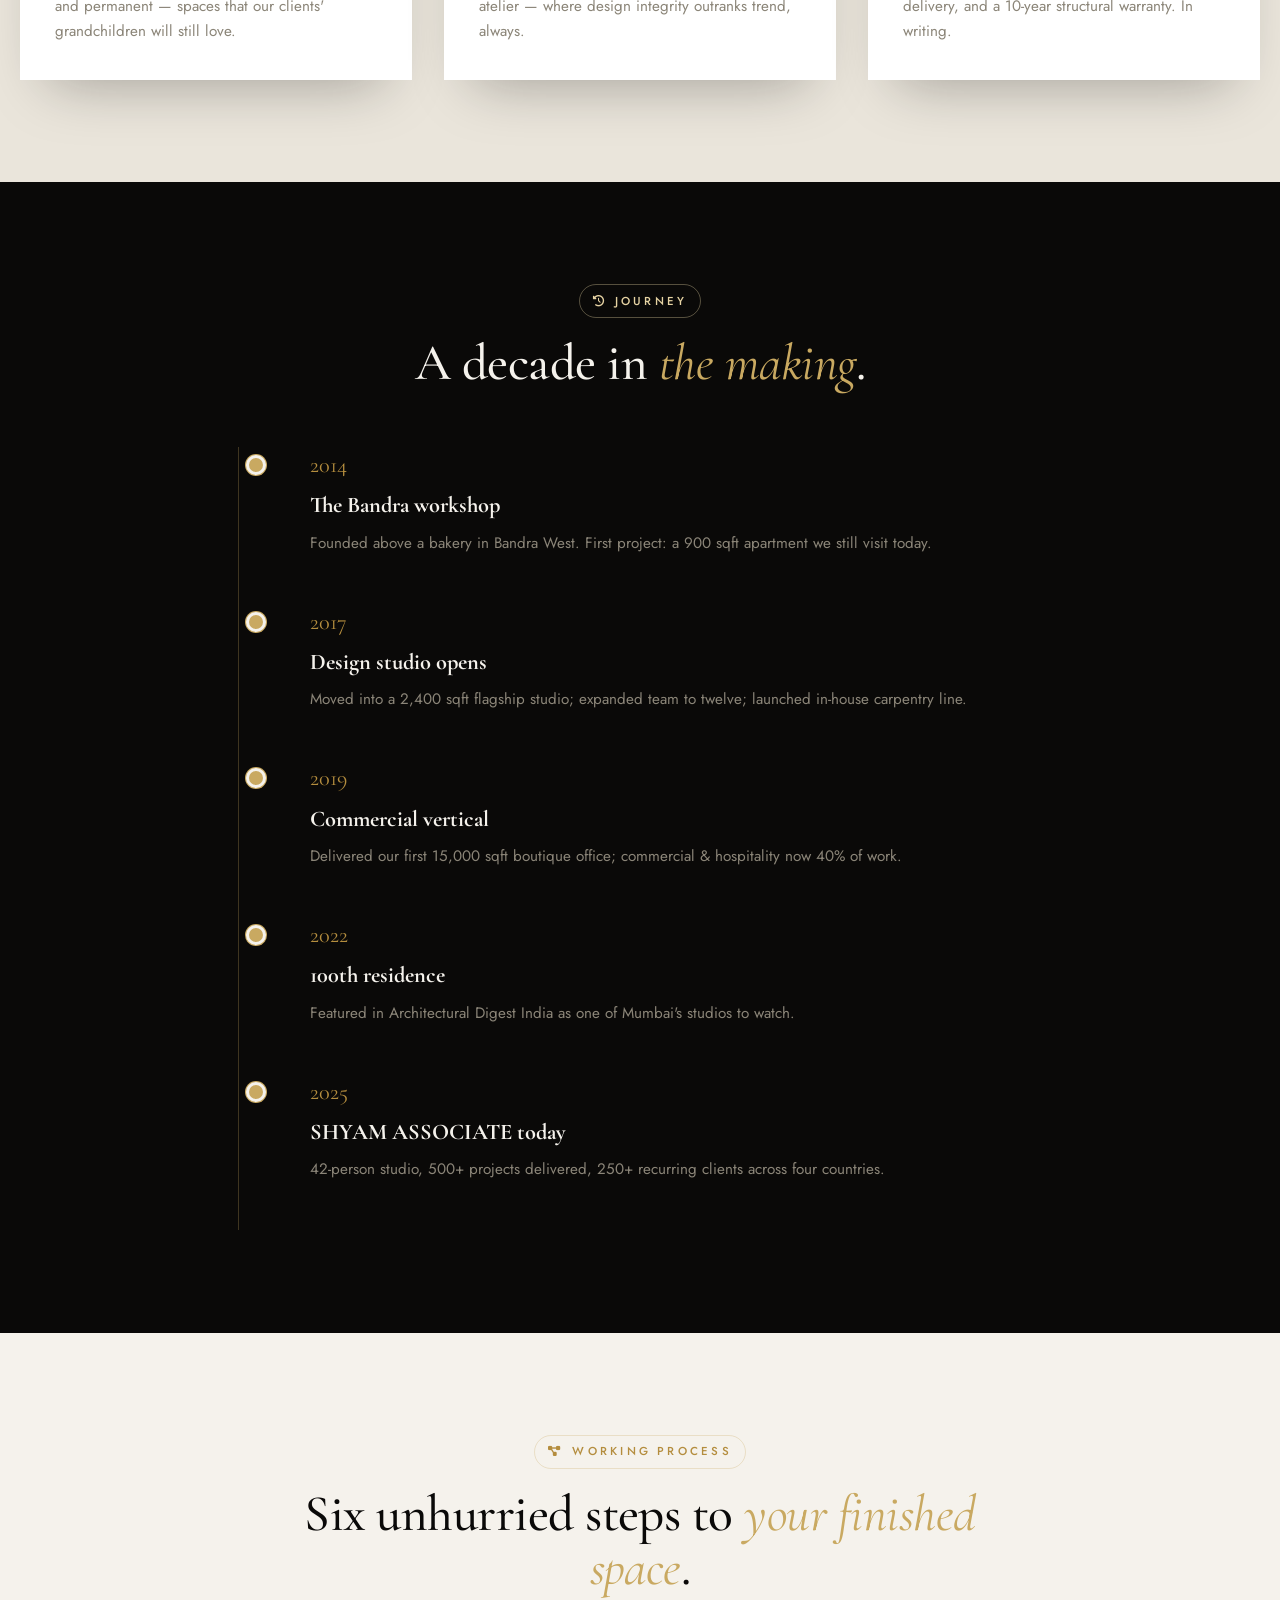
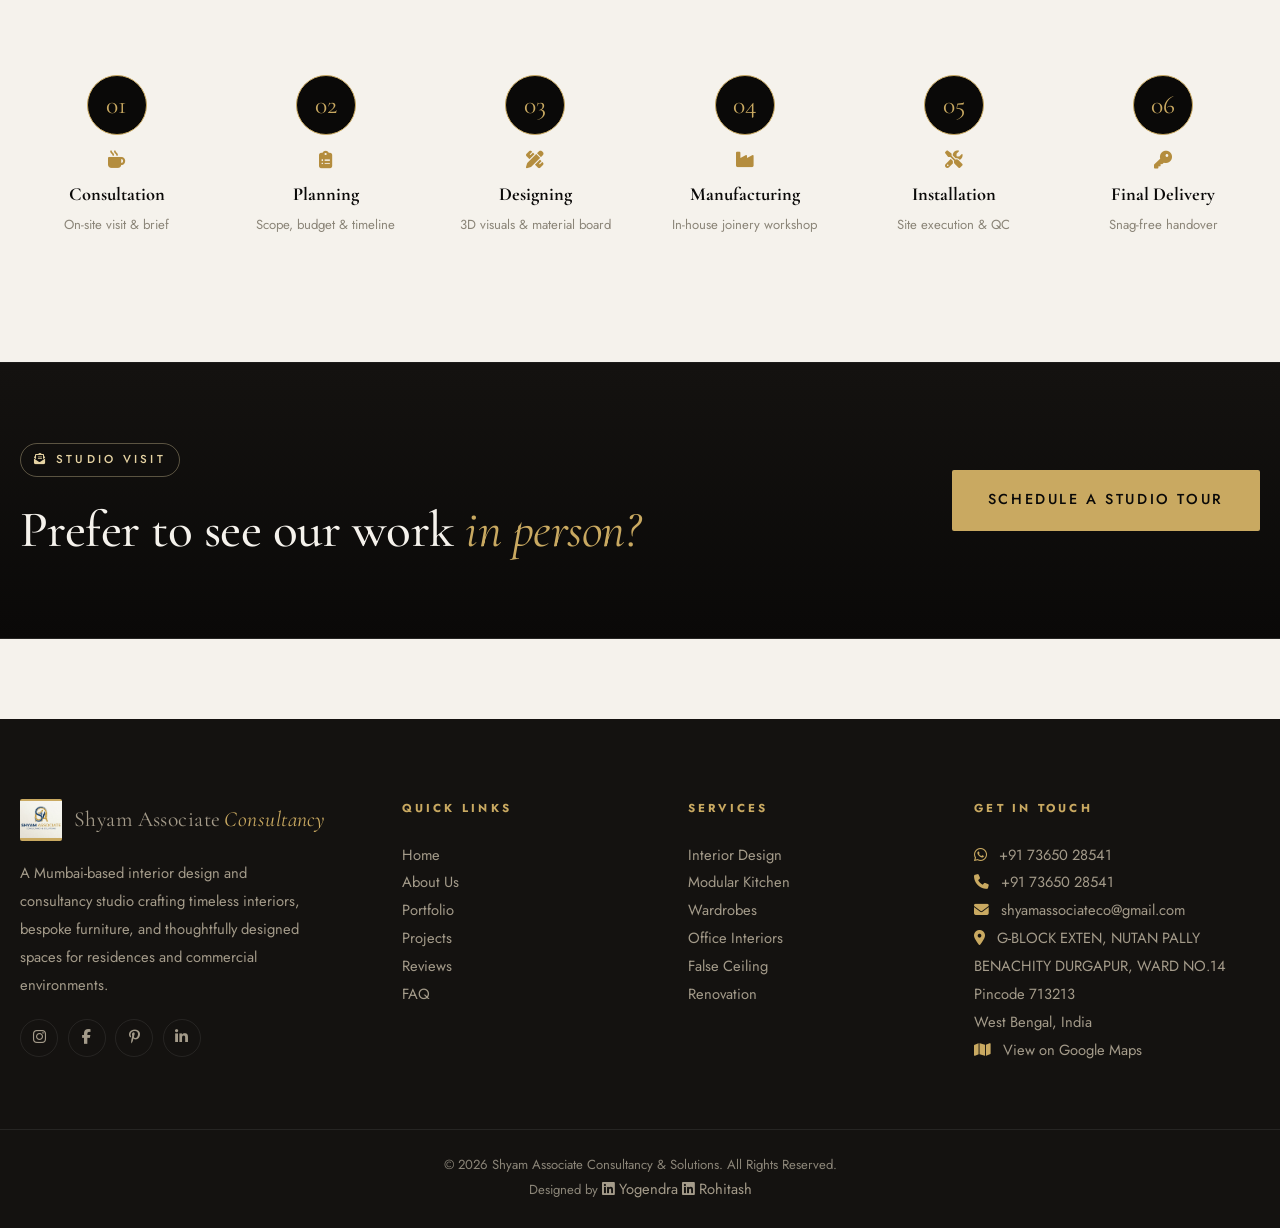
==== commit f3dc4f5b: "Update about.html" ====
--- a/about.html
+++ b/about.html
@@ -5,6 +5,8 @@
 <meta name="viewport" content="width=device-width, initial-scale=1.0" />
 <meta name="description" content="About SHYAM ASSOCIATE — a decade of luxury interior design and master carpentry in Mumbai." />
 <title>About — SHYAM ASSOCIATE</title>
+  <!-- Favicon -->
+<link rel="icon" type="images/jpeg" href="images/favicon.jpeg" />
 <link rel="preconnect" href="https://fonts.googleapis.com" />
 <link rel="preconnect" href="https://fonts.gstatic.com" crossorigin />
 <link href="https://fonts.googleapis.com/css2?family=Cormorant+Garamond:wght@300;400;500;600;700&family=Jost:wght@300;400;500;600&display=swap" rel="stylesheet" />
